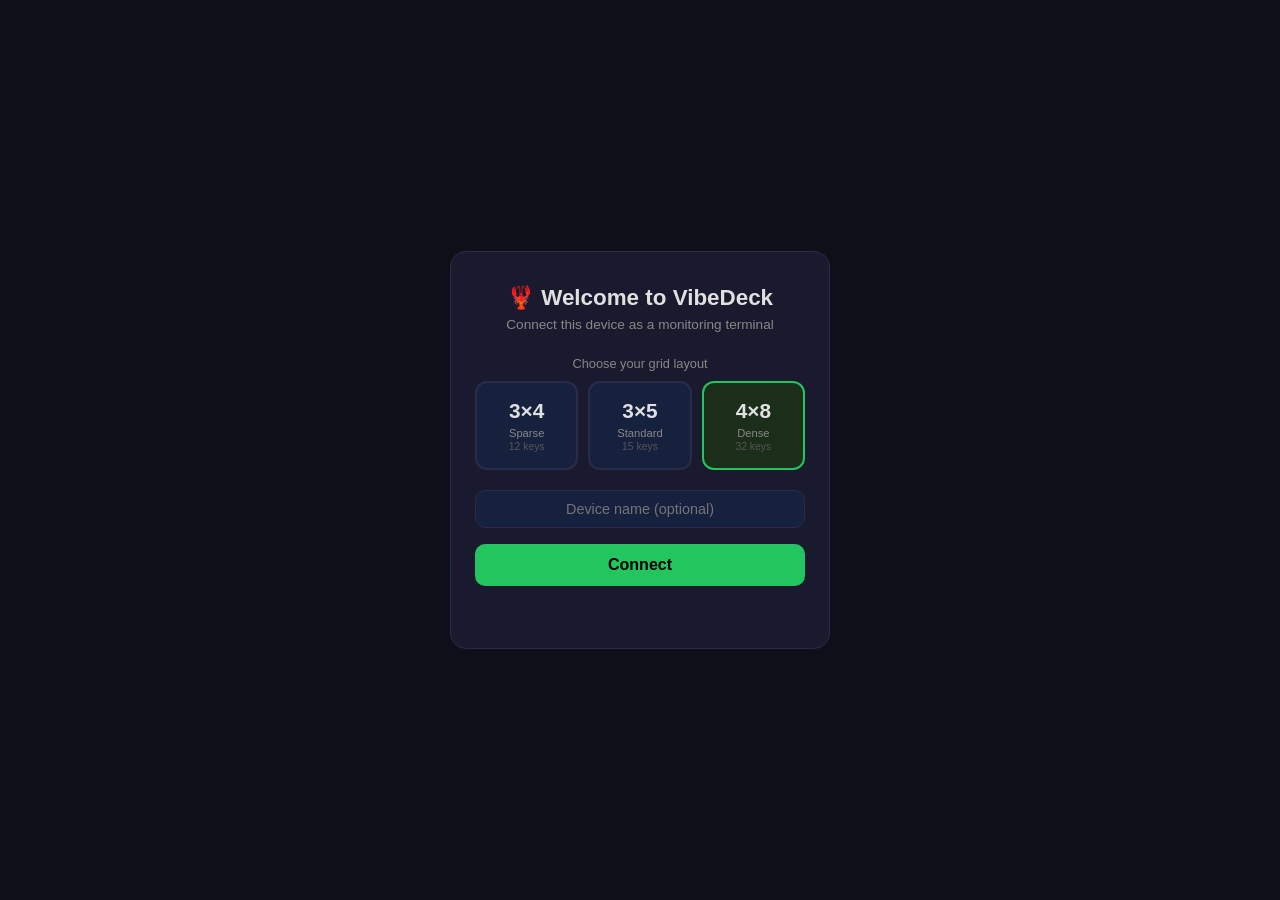
==== vibe_deck/web/static/index.html @ e64df2e8 "feat: add API shutdown endpoint + UI shutdown button - POST /api/shutdown triggers graceful daemon s" ====
<!DOCTYPE html>
<html lang="en">
<head>
<meta charset="UTF-8">
<meta name="viewport" content="width=device-width, initial-scale=1.0, viewport-fit=cover">
<title>VibeDeck</title>
<link rel="manifest" href="/static/manifest.json">
<meta name="apple-mobile-web-app-capable" content="yes">
<meta name="apple-mobile-web-app-status-bar-style" content="black-translucent">
<meta name="theme-color" content="#0f0f1a">
<style>
  :root {
    --bg: #0f0f1a; --panel: #1a1a2e; --surface: #16213e;
    --border: #2a2a4a; --text: #e0e0e0; --text-dim: #888;
    --accent: #22c55e; --danger: #ef4444; --warn: #eab308; --info: #3b82f6;
    --left-w: 240px; --right-w: 280px;
  }
  * { margin:0; padding:0; box-sizing:border-box; }
  body {
    background: var(--bg); color: var(--text);
    font-family: -apple-system, BlinkMacSystemFont, 'Segoe UI', 'Noto Sans', sans-serif;
    height: 100vh; overflow: hidden; user-select: none;
  }

  /* ── Layout ──────────────────────────────── */
  #app { display: flex; height: 100vh; }
  #app.noright #right { display: none; }

  /* Hamburger */
  #hamburger {
    display: none; position: fixed; top: 10px; left: 10px; z-index: 150;
    background: var(--panel); border: 1px solid var(--border);
    color: var(--text); font-size: 1.1rem; padding: 6px 10px;
    border-radius: 6px; cursor: pointer;
  }
  #hamburger:hover { border-color: var(--accent); }

  /* Left sidebar */
  #left {
    width: var(--left-w); min-width: var(--left-w);
    background: var(--panel); border-right: 1px solid var(--border);
    display: flex; flex-direction: column; overflow-y: auto;
    transition: transform 0.2s;
  }
  #left .sec {
    border-bottom: 1px solid rgba(255,255,255,0.06);
  }
  #left .sec-hdr {
    display: flex; align-items: center; gap: 8px;
    padding: 10px 14px; cursor: pointer;
    font-size: 0.78rem; font-weight: 600; color: var(--text-dim);
    text-transform: uppercase; letter-spacing: 0.5px;
    transition: color 0.15s, background 0.15s;
    border-radius: 0;
  }
  #left .sec-hdr:hover { color: var(--text); background: rgba(255,255,255,0.02); }
  #left .sec-hdr .arrow {
    font-size: 0.65rem; transition: transform 0.2s;
    display: inline-block; width: 12px; text-align: center;
  }
  #left .sec.collapsed .sec-body { display: none; }
  #left .sec.collapsed .arrow { transform: rotate(-90deg); }
  #left .sec-body { padding: 4px 10px 10px; font-size: 0.72rem; }
  #left .sec-body.show { display: block; }

  /* Left sidebar — pool */
  .pool-item {
    display: flex; align-items: center; gap: 6px;
    padding: 5px 8px; border-radius: 6px; cursor: grab;
    transition: background 0.12s; margin-bottom: 2px;
    position: relative;
  }
  .pool-item:hover { background: var(--surface); }
  .pool-item:active { cursor: grabbing; }
  .pool-item.dragging { opacity: 0.4; }
  .pool-dot {
    width: 7px; height: 7px; border-radius: 50%; flex-shrink: 0;
  }
  .pool-icon { font-size: 1rem; flex-shrink: 0; width: 20px; text-align: center; }
  .pool-label { flex:1; overflow:hidden; text-overflow:ellipsis; white-space:nowrap; font-size:0.72rem; }
  .pool-status { font-size:0.6rem; color:var(--text-dim); flex-shrink: 0; }
  .pool-actions { display: flex; gap: 3px; flex-shrink: 0; }
  .pool-btn {
    background: var(--surface); color: var(--text); border: 1px solid var(--border);
    padding: 1px 6px; border-radius: 4px; cursor: pointer; font-size: 0.6rem;
    transition: all 0.12s;
  }
  .pool-btn:hover { border-color: var(--accent); }
  .pool-btn.activate:hover { border-color: var(--accent); background: rgba(34,197,94,0.15); }
  .pool-btn.deactivate { color: var(--text-dim); }
  .pool-btn.deactivate:hover { border-color: var(--danger); color: var(--danger); background: rgba(239,68,68,0.1); }

  /* Left sidebar — terminals */
  .term-item {
    display: flex; align-items: center; gap: 6px;
    padding: 5px 8px; border-radius: 6px; cursor: pointer;
    transition: background 0.12s; margin-bottom: 2px;
  }
  .term-item:hover { background: var(--surface); }
  .term-item.active { background: var(--surface); border: 1px solid var(--accent); }
  .term-dot { width: 6px; height: 6px; border-radius: 50%; flex-shrink: 0; }
  .term-dot.active-dot { background: var(--accent); box-shadow: 0 0 6px var(--accent); }
  .term-dot.idle-dot { background: var(--text-dim); }
  .term-name { flex:1; overflow:hidden; text-overflow:ellipsis; white-space:nowrap; }
  .term-grid { color: var(--text-dim); font-size: 0.65rem; }

  /* Left sidebar — log entries */
  .log-entry {
    padding: 2px 8px; font-size: 0.65rem; font-family: 'SF Mono','Cascadia Code',monospace;
    color: var(--text-dim); border-left: 2px solid transparent;
    white-space: nowrap; overflow: hidden; text-overflow: ellipsis;
  }
  .log-entry.ts { color: #555; }
  .log-entry.evt { border-left-color: var(--accent); color: var(--text); }

  /* Center */
  #center {
    flex:1; display: flex; flex-direction: column;
    align-items: center; min-width: 0;
  }

  /* Top bar */
  #topbar {
    width: 100%; padding: 10px 20px;
    display: flex; align-items: center; gap: 12px;
    border-bottom: 1px solid var(--border);
    background: rgba(26,26,46,0.85);
    backdrop-filter: blur(12px);
    -webkit-backdrop-filter: blur(12px);
    flex-shrink: 0;
  }
  #topbar .title { font-weight: 700; font-size: 0.95rem; }
  #topbar .title span { color: var(--accent); }
  #topbar .spacer { flex:1; }
  #topbar select, #topbar button {
    background: var(--surface); color: var(--text);
    border: 1px solid var(--border); padding: 5px 10px;
    border-radius: 6px; font-size: 0.75rem; cursor: pointer;
  }
  #topbar select:hover, #topbar button:hover { border-color: var(--accent); }
  #topbar button.active { background: var(--accent); color: #000; border-color: var(--accent); font-weight: 600; }
  #topbar .status-row { display: flex; align-items: center; gap: 6px; font-size: 0.72rem; }
  .status-dot { width: 7px; height: 7px; border-radius: 50%; }
  .status-dot.online { background: var(--accent); box-shadow: 0 0 6px var(--accent); }
  .status-dot.offline { background: var(--danger); }
  .status-dot.waiting { background: var(--warn); animation: pulse 1s infinite; }

  /* Grid area */
  #gridArea {
    flex:1; display: flex; align-items: center; justify-content: center;
    width: 100%; overflow: auto;
  }
  .deck-wrapper {
    background: #08080f; padding: 14px; border-radius: 18px;
    box-shadow:
      0 12px 60px rgba(0,0,0,0.7),
      inset 0 1px 0 rgba(255,255,255,0.04),
      inset 0 0 0 1px rgba(255,255,255,0.02);
    border: 1px solid #111;
  }
  .deck-grid { display: grid; gap: 5px; }
  .key {
    width: 72px; height: 72px; border-radius: 8px;
    display: flex; flex-direction: column;
    align-items: center; justify-content: center;
    cursor: pointer; transition: transform 0.08s, box-shadow 0.15s, filter 0.15s;
    position: relative; font-size: 1.5rem; overflow: hidden;
  }
  .key::after {
    content:''; position:absolute; inset:0; border-radius:8px;
    background: linear-gradient(135deg, rgba(255,255,255,0.08) 0%, transparent 50%);
    pointer-events: none;
  }
  .key:hover { filter: brightness(1.25); box-shadow: 0 0 12px rgba(255,255,255,0.08); transform: translateY(-2px); }
  .key:active { transform: scale(0.92) translateY(0); transition: transform 0.06s; }
  .key.selected { box-shadow: 0 0 0 2px var(--accent), 0 0 12px rgba(34,197,94,0.3); }
  .key .icon { font-size: 1.6rem; line-height:1; pointer-events:none; }
  .key .label {
    font-size:0.58rem; margin-top:3px; text-align:center;
    max-width:64px; overflow:hidden; text-overflow:ellipsis; white-space:nowrap;
    pointer-events:none; opacity:0.9;
    text-shadow: 0 1px 2px rgba(0,0,0,0.6);
  }
  .key .badge {
    position:absolute; top:4px; right:5px; background:var(--danger);
    color:#fff; font-size:0.55rem; font-weight:700; border-radius:50%;
    min-width:18px; height:18px; display:flex; align-items:center; justify-content:center;
    pointer-events:none;
  }

  /* Key animations */
  .key.pulse { animation: pulse 1.5s ease-in-out infinite; }
  .key.blink { animation: blink 0.8s ease-in-out infinite; }
  .key.crawl { animation: crawl 3s ease-in-out infinite; }
  .key.progress { animation: progress 2s linear infinite; }
  @keyframes pulse { 0%,100%{opacity:1} 50%{opacity:0.45} }
  @keyframes blink { 0%,45%{opacity:1} 50%,95%{opacity:0.2} 100%{opacity:1} }
  @keyframes crawl { 0%,100%{filter:brightness(1)} 30%{filter:brightness(1.4) saturate(1.3)} 60%{filter:brightness(0.9)} }
  @keyframes progress { 0%{background-position:0% 50%} 100%{background-position:200% 50%} }

  /* Empty state */
  .empty-state {
    text-align:center; padding:48px; color:var(--text-dim);
    grid-column:1/-1; align-self:center;
  }
  .empty-state .empty-icon { font-size:3rem; margin-bottom:14px; opacity:0.5; }
  .empty-state .empty-icon.wiggle { animation: wiggle 3s ease-in-out infinite; }
  .empty-state p { margin:6px 0; font-size:0.85rem; }
  .empty-state .tip { font-size:0.72rem; color:#555; margin-top:10px; }
  @keyframes wiggle { 0%,100%{transform:rotate(0)} 25%{transform:rotate(2deg)} 75%{transform:rotate(-2deg)} }

  /* Right sidebar */
  #right {
    width: var(--right-w); min-width: var(--right-w);
    background: var(--panel); border-left: 1px solid var(--border);
    display: flex; flex-direction: column; overflow-y: auto;
  }
  #right .insp-header {
    padding: 12px 14px; border-bottom: 1px solid var(--border);
    display: flex; align-items: center; justify-content: space-between;
    font-size: 0.8rem; font-weight: 600;
  }
  #right .insp-body { padding: 12px 14px; font-size: 0.75rem; }
  #right .insp-empty { color: var(--text-dim); text-align: center; padding: 40px 14px; font-size: 0.78rem; }
  #right .insp-row { margin-bottom: 10px; }
  #right .insp-label { color: var(--text-dim); font-size: 0.65rem; text-transform: uppercase; letter-spacing: 0.5px; margin-bottom: 2px; }
  #right .insp-val { color: var(--text); word-break: break-all; }
  #right input, #right select {
    width: 100%; background: var(--surface); border: 1px solid var(--border);
    color: var(--text); padding: 4px 8px; border-radius: 5px; font-size: 0.75rem;
  }
  #right input[type=color] { width: 36px; height: 28px; padding: 1px; cursor: pointer; }
  .insp-swatch { display: inline-block; width: 14px; height: 14px; border-radius: 3px; vertical-align: middle; margin-right: 4px; border: 1px solid var(--border); }

  /* Buttons */
  .btn-sm {
    background:var(--surface); color:var(--text); border:1px solid var(--border);
    padding:3px 8px; border-radius:5px; cursor:pointer; font-size:0.7rem;
  }
  .btn-sm:hover { border-color: var(--accent); }
  .btn-accent { background:var(--accent); color:#000; border:none; font-weight:600; }
  .btn-accent:hover { filter:brightness(1.15); }

  /* Modal */
  .modal {
    position:fixed; inset:0; z-index:200; background:rgba(0,0,0,0.6);
    display:flex; align-items:center; justify-content:center;
    animation: fadeIn 0.2s ease;
  }
  .modal.closing { animation: fadeOut 0.15s ease forwards; }
  .modal-card {
    background:var(--panel); border:1px solid var(--border);
    border-radius:14px; max-width:480px; width:90%; max-height:80vh; overflow-y:auto;
    animation: slideUp 0.25s cubic-bezier(0.16,1,0.3,1);
  }
  .modal.closing .modal-card { animation: slideDown 0.15s ease forwards; }
  @keyframes fadeIn { from{opacity:0} to{opacity:1} }
  @keyframes fadeOut { from{opacity:1} to{opacity:0} }
  @keyframes slideUp { from{opacity:0;transform:translateY(24px) scale(0.96)} to{opacity:1;transform:translateY(0) scale(1)} }
  @keyframes slideDown { from{opacity:1;transform:translateY(0) scale(1)} to{opacity:0;transform:translateY(24px) scale(0.96)} }
  .modal-header, .modal-footer { padding:12px 18px; display:flex; align-items:center; justify-content:space-between; }
  .modal-header { border-bottom:1px solid var(--border); }
  .modal-header h3 { font-size:0.95rem; margin:0; }
  .modal-footer { border-top:1px solid var(--border); }
  .modal-close { background:none; border:none; color:var(--text-dim); font-size:1.1rem; cursor:pointer; padding:4px 8px; border-radius:4px; transition: all 0.15s; }
  .modal-close:hover { background:var(--surface); color:var(--text); }
  .modal-body { padding:14px 18px; }
  .dim { color:var(--text-dim); font-size:0.85rem; }

  /* Toast */
  #toastContainer {
    position:fixed; bottom:20px; right:20px; z-index:999;
    display:flex; flex-direction:column-reverse; gap:8px; pointer-events:none;
  }
  .toast {
    background:var(--panel); border:1px solid var(--border);
    color:var(--text); padding:10px 16px; border-radius:8px;
    font-size:0.8rem; box-shadow:0 4px 20px rgba(0,0,0,0.5);
    animation: toastIn 0.3s cubic-bezier(0.16,1,0.3,1);
    pointer-events:auto; max-width:320px;
  }
  .toast.out { animation: toastOut 0.2s ease forwards; }
  .toast.success { border-left:3px solid var(--accent); }
  .toast.error { border-left:3px solid var(--danger); }
  @keyframes toastIn { from{opacity:0;transform:translateX(60px)} to{opacity:1;transform:translateX(0)} }
  @keyframes toastOut { from{opacity:1;transform:translateX(0)} to{opacity:0;transform:translateX(60px)} }

  /* Wizard */
  .wizard-container {
    display:flex; flex-direction:column; align-items:center;
    justify-content:center; min-height:100vh; padding:20px;
  }
  .wizard-card {
    background:var(--panel); border:1px solid var(--border);
    border-radius:16px; padding:32px 24px; max-width:380px; width:100%; text-align:center;
  }
  .wizard-card h2 { font-size:1.4rem; margin-bottom:6px; }
  .wizard-sub { color:var(--text-dim); font-size:0.85rem; margin-bottom:24px; }
  .grid-options { display:flex; gap:10px; margin-bottom:20px; flex-wrap:wrap; justify-content:center; }
  .grid-option {
    background:var(--surface); border:2px solid var(--border);
    border-radius:12px; padding:16px 12px; cursor:pointer;
    text-align:center; min-width:90px; transition:all 0.15s;
    flex:1; max-width:110px;
  }
  .grid-option:hover { border-color:var(--info); }
  .grid-option.selected { border-color:var(--accent); background:#1a2e1a; }
  .grid-option .go-size { font-size:1.3rem; font-weight:700; margin-bottom:4px; }
  .grid-option .go-label { font-size:0.7rem; color:var(--text-dim); }
  .grid-option .go-keys { font-size:0.65rem; color:#555; margin-top:2px; }
  .wizard-input {
    width:100%; padding:10px 14px; background:var(--surface);
    border:1px solid var(--border); border-radius:10px;
    color:var(--text); font-size:0.9rem; margin-bottom:16px;
    text-align:center; outline:none;
  }
  .wizard-input:focus { border-color:var(--accent); }
  .wizard-btn {
    width:100%; padding:12px; background:var(--accent);
    color:#000; border:none; border-radius:10px;
    font-size:1rem; font-weight:600; cursor:pointer; transition:all 0.15s;
  }
  .wizard-btn:hover { filter:brightness(1.15); }
  .wizard-btn:active { transform:scale(0.97); }
  .wizard-btn:disabled { opacity:0.4; cursor:not-allowed; }
  .wizard-error { color:var(--danger); font-size:0.8rem; margin-top:10px; min-height:20px; }

  /* Responsive */
  @media (max-width:900px) {
    #hamburger { display: block; }
    #left {
      position: fixed; top:0; left:0; bottom:0; z-index:140;
      transform: translateX(-100%);
    }
    #left.open { transform: translateX(0); }
    #right { width: 240px; min-width: 240px; }
    .key { width: 56px; height: 56px; font-size: 1.2rem; }
    .key .icon { font-size: 1.3rem; }
  }
  @media (max-width:600px) {
    #right { display: none; }
    .key { width: 48px; height: 48px; font-size: 1rem; }
    .key .icon { font-size: 1.1rem; }
  }

  /* Custom scrollbar */
  ::-webkit-scrollbar { width:6px; height:6px; }
  ::-webkit-scrollbar-track { background: transparent; }
  ::-webkit-scrollbar-thumb { background: var(--border); border-radius: 3px; }
  ::-webkit-scrollbar-thumb:hover { background: #3a3a5a; }

  /* Selection */
  ::selection { background: var(--accent); color: #000; }
</style>
</head>
<body>

<!-- ═══ Hamburger (mobile) ═══ -->
<button id="hamburger" onclick="toggleSidebar()" title="Toggle sidebar">☰</button>

<!-- ═══ App Layout ═══ -->
<div id="app" class="noright">

<!-- ── Left Sidebar ── -->
<aside id="left">
  <div style="padding:14px;border-bottom:1px solid var(--border);font-weight:700;font-size:0.9rem">
    🦞 <span style="color:var(--accent)">VibeDeck</span>
  </div>

  <!-- Widget Pool -->
  <div class="sec" id="secPool">
    <div class="sec-hdr" onclick="toggleSec('secPool')">
      <span class="arrow">▼</span> 🏊 Widget Pool
      <span style="margin-left:auto;font-size:0.6rem;color:var(--text-dim)" id="poolCount">0</span>
    </div>
    <div class="sec-body" id="poolList">
      <div style="color:var(--text-dim);font-size:0.68rem;padding:4px 8px">Loading...</div>
    </div>
  </div>

  <!-- Terminals -->
  <div class="sec" id="secTerminals">
    <div class="sec-hdr" onclick="toggleSec('secTerminals')">
      <span class="arrow">▼</span> 📡 Terminals
    </div>
    <div class="sec-body" id="terminalList"></div>
  </div>

  <!-- Developer -->
  <div class="sec" id="secDev">
    <div class="sec-hdr" onclick="toggleSec('secDev')">
      <span class="arrow">▼</span> 🔧 Developer
    </div>
    <div class="sec-body" id="devBody">
      <p style="color:var(--text-dim);font-size:0.68rem">API: <code>localhost:9734</code></p>
      <button class="btn-sm" style="margin-top:6px" onclick="showWizard()">＋ New Virtual Terminal</button>
      <button class="btn-sm" style="margin-top:4px;background:rgba(239,68,68,0.15);border-color:var(--danger);color:var(--danger);width:100%" onclick="shutdownDaemon()">⏻ Shutdown Daemon</button>
    </div>
  </div>

  <!-- Logs -->
  <div class="sec" id="secLogs">
    <div class="sec-hdr" onclick="toggleSec('secLogs')">
      <span class="arrow">▼</span> 📋 Logs
      <span style="margin-left:auto;font-size:0.6rem;color:var(--text-dim)" id="logCount">0</span>
    </div>
    <div class="sec-body" id="logBody" style="max-height:200px;overflow-y:auto">
      <div class="log-entry ts">Waiting for events...</div>
    </div>
  </div>

  <!-- Settings -->
  <div class="sec collapsed" id="secSettings">
    <div class="sec-hdr" onclick="toggleSec('secSettings')">
      <span class="arrow">▼</span> ⚙️ Settings
    </div>
    <div class="sec-body">
      <button class="btn-sm" style="width:100%;margin-bottom:4px" onclick="showVisualConfig()">🎨 Widget Appearance</button>
      <button class="btn-sm" style="width:100%;margin-bottom:4px" onclick="showThemeEditor()">💅 UI Theme</button>
      <button class="btn-sm" style="width:100%;margin-bottom:4px" onclick="showSaveDialog()">💾 Save Layout</button>
      <button class="btn-sm" style="width:100%" onclick="showLoadDialog()">📂 Load Layout</button>
    </div>
  </div>
</aside>

<!-- ── Center Area ── -->
<div id="center">
  <!-- Top bar -->
  <div id="topbar">
    <div class="title">🦞 <span>VibeDeck</span></div>
    <select id="deckType" onchange="changeDeck()" title="Grid layout">
      <option value="2x3">2×3</option>
      <option value="3x5">3×5</option>
      <option value="4x8" selected>4×8</option>
    </select>
    <button id="btnMode" onclick="toggleMode()" class="active">🔍 Live</button>
    <div class="spacer"></div>
    <div class="status-row">
      <span class="status-dot waiting" id="statusDot"></span>
      <span id="statusLabel" style="color:var(--text-dim)">Connecting...</span>
    </div>
    <span style="font-size:0.7rem;color:var(--text-dim)" id="headerName"></span>
  </div>

  <!-- Grid -->
  <div id="gridArea">
    <div class="deck-wrapper">
      <div class="deck-grid" id="deck">
        <div class="empty-state">
          <div class="empty-icon wiggle">🦞</div>
          <p><strong>No agents detected</strong></p>
          <p>Start Claude Code, OpenCode, or another supported agent.</p>
          <p class="tip">Run <code>vibe-deck serve --demo</code> for sample widgets.</p>
        </div>
      </div>
    </div>
  </div>
</div>

<!-- ── Right Sidebar (Widget Inspector) ── -->
<aside id="right">
  <div class="insp-header">
    🔍 Widget Inspector
    <button class="modal-close" onclick="deselectWidget()" title="Close">✕</button>
  </div>
  <div class="insp-empty" id="inspEmpty">
    <p>Click a widget key<br>to inspect it</p>
    <p style="font-size:0.65rem;margin-top:6px">Switch to <strong>Inspect</strong> mode<br>in the top bar</p>
  </div>
  <div class="insp-body" id="inspBody" style="display:none">
    <div class="insp-row">
      <div class="insp-label">Widget ID</div>
      <div class="insp-val" id="inspId">—</div>
    </div>
    <div class="insp-row">
      <div class="insp-label">Type</div>
      <div class="insp-val" id="inspType">—</div>
    </div>
    <div class="insp-row">
      <div class="insp-label">Key Index</div>
      <div class="insp-val" id="inspKey">—</div>
    </div>
    <div class="insp-row">
      <div class="insp-label">Icon</div>
      <input type="text" id="inspIcon" maxlength="4" onchange="updateInspectedWidget()">
    </div>
    <div class="insp-row">
      <div class="insp-label">Color</div>
      <div style="display:flex;gap:6px;align-items:center">
        <input type="color" id="inspColor" onchange="updateInspectedWidget()">
        <span style="font-size:0.7rem;font-family:monospace" id="inspColorHex">#000</span>
      </div>
    </div>
    <div class="insp-row">
      <div class="insp-label">Animation</div>
      <select id="inspAnim" onchange="updateInspectedWidget()">
        <option>none</option><option>pulse</option><option>crawl</option><option>blink</option><option>progress</option>
      </select>
    </div>
    <div class="insp-row">
      <div class="insp-label">Label</div>
      <input type="text" id="inspLabel" maxlength="12" onchange="updateInspectedWidget()">
    </div>
    <div class="insp-row" id="inspBadgeRow" style="display:none">
      <div class="insp-label">Badge</div>
      <div class="insp-val" id="inspBadge">—</div>
    </div>
    <div class="insp-row">
      <div class="insp-label">Meta</div>
      <pre id="inspMeta" style="font-size:0.6rem;color:var(--text-dim);max-height:120px;overflow-y:auto;background:var(--bg);padding:6px;border-radius:4px">—</pre>
    </div>
  </div>
</aside>

</div><!-- /app -->

<!-- ═══ Modals ═══ -->
<div id="visualModal" class="modal" style="display:none">
  <div class="modal-card">
    <div class="modal-header"><h3>🎨 Widget Appearance</h3><button class="modal-close" onclick="closeModal('visualModal')">✕</button></div>
    <div class="modal-body" id="visualBody"><p class="dim">Loading...</p></div>
    <div class="modal-footer"><button class="wizard-btn" onclick="saveAppearance()">💾 Save</button></div>
  </div>
</div>

<div id="themeModal" class="modal" style="display:none">
  <div class="modal-card">
    <div class="modal-header"><h3>💅 UI Theme</h3><button class="modal-close" onclick="closeModal('themeModal')">✕</button></div>
    <div class="modal-body" id="themeBody"><p class="dim">Loading...</p></div>
    <div class="modal-footer"><button class="wizard-btn" onclick="saveTheme()">💾 Save</button></div>
  </div>
</div>

<div id="saveModal" class="modal" style="display:none">
  <div class="modal-card">
    <div class="modal-header"><h3>💾 Save Layout</h3><button class="modal-close" onclick="closeModal('saveModal')">✕</button></div>
    <div class="modal-body"><input class="wizard-input" id="saveName" placeholder="Layout name" maxlength="40"></div>
    <div class="modal-footer"><button class="wizard-btn" onclick="saveLayout()">Save</button></div>
  </div>
</div>

<div id="loadModal" class="modal" style="display:none">
  <div class="modal-card">
    <div class="modal-header"><h3>📂 Load Layout</h3><button class="modal-close" onclick="closeModal('loadModal')">✕</button></div>
    <div class="modal-body" id="loadList"><p class="dim">Loading...</p></div>
  </div>
</div>

<!-- ═══ Setup Wizard (overlay) ═══ -->
<div id="wizard-view" style="display:none;position:fixed;inset:0;z-index:300;background:var(--bg)">
<div class="wizard-container">
  <div class="wizard-card">
    <h2>🦞 Welcome to VibeDeck</h2>
    <p class="wizard-sub">Connect this device as a monitoring terminal</p>
    <p style="font-size:0.8rem;color:var(--text-dim);margin-bottom:10px">Choose your grid layout</p>
    <div class="grid-options" id="gridOptions">
      <div class="grid-option" data-grid="3x4" onclick="selectGrid(this)"><div class="go-size">3×4</div><div class="go-label">Sparse</div><div class="go-keys">12 keys</div></div>
      <div class="grid-option" data-grid="3x5" onclick="selectGrid(this)"><div class="go-size">3×5</div><div class="go-label">Standard</div><div class="go-keys">15 keys</div></div>
      <div class="grid-option selected" data-grid="4x8" onclick="selectGrid(this)"><div class="go-size">4×8</div><div class="go-label">Dense</div><div class="go-keys">32 keys</div></div>
    </div>
    <input class="wizard-input" id="wizardName" type="text" placeholder="Device name (optional)" maxlength="20">
    <button class="wizard-btn" id="wizardBtn" onclick="doRegister()">Connect</button>
    <div class="wizard-error" id="wizardError"></div>
    <div id="wizardBackRow" style="display:none;margin-top:12px">
      <button onclick="hideWizard()" style="background:var(--surface);color:var(--text);border:1px solid var(--border);border-radius:6px;padding:5px 12px;cursor:pointer;font-size:0.8rem">← Back</button>
    </div>
  </div>
</div>
</div>

<!-- Toast container -->
<div id="toastContainer"></div>

<script>
// ═══════════════════════════════════════════════════
// Toast notifications
// ═══════════════════════════════════════════════════
function toast(msg, type='success') {
  const container = document.getElementById('toastContainer');
  const el = document.createElement('div');
  el.className = 'toast ' + type; el.textContent = msg;
  container.appendChild(el);
  setTimeout(() => {
    el.classList.add('out');
    el.addEventListener('animationend', () => el.remove());
  }, 2200);
}

// ═══════════════════════════════════════════════════
// State
// ═══════════════════════════════════════════════════
const DECK_SIZES = { '2x3':{rows:2,cols:3}, '3x5':{rows:3,cols:5}, '4x8':{rows:4,cols:8} };
let currentDeck = '4x8', mode = 'live', sseRetryDelay = 1000;
let selectedKeyIndex = null, selectedWidgetId = null;
const visLog = [], VIS_LOG_MAX = 100;
let selectedGrid = '4x8';
let currentTerminalId = 'default';  // track active terminal for drag-drop

// ═══════════════════════════════════════════════════
// Sidebar sections
// ═══════════════════════════════════════════════════
function toggleSec(id) {
  document.getElementById(id).classList.toggle('collapsed');
}

function toggleSidebar() {
  document.getElementById('left').classList.toggle('open');
}

// Close sidebar on outside click (mobile)
document.addEventListener('click', (e) => {
  const left = document.getElementById('left');
  const hamburger = document.getElementById('hamburger');
  if (left.classList.contains('open') && !left.contains(e.target) && e.target !== hamburger && !hamburger.contains(e.target)) {
    left.classList.remove('open');
  }
});

// ═══════════════════════════════════════════════════
// Grid
// ═══════════════════════════════════════════════════
function buildGrid(deckType) {
  const size = DECK_SIZES[deckType], grid = document.getElementById('deck');
  grid.style.gridTemplateColumns = `repeat(${size.cols}, 72px)`;
  grid.style.gridTemplateRows = `repeat(${size.rows}, 72px)`;
  grid.innerHTML = '';
  for (let i = 0; i < size.rows * size.cols; i++) {
    const key = document.createElement('div');
    key.className = 'key'; key.style.backgroundColor = '#111'; key.dataset.index = i;
    key.onclick = (e) => { e.preventDefault(); onKeyClick(i); };
    grid.appendChild(key);
  }
  setupDropTargets();
}

function onKeyClick(i) {
  if (mode === 'edit' || mode === 'inspect') {
    selectKey(i);
    return;
  }
  pressKey(i);
}

function selectKey(i) {
  selectedKeyIndex = i;
  const lastKeys = window._lastKeys || [];
  const k = lastKeys.find(k => k.index === i);
  selectedWidgetId = k ? k.widget_id : null;

  // Highlight
  document.querySelectorAll('.key.selected').forEach(el => el.classList.remove('selected'));
  const keyEl = document.querySelector(`.key[data-index="${i}"]`);
  if (keyEl) keyEl.classList.add('selected');

  updateInspector(i, k);
  document.getElementById('app').classList.remove('noright');
}

function deselectWidget() {
  selectedKeyIndex = null; selectedWidgetId = null;
  document.querySelectorAll('.key.selected').forEach(el => el.classList.remove('selected'));
  document.getElementById('app').classList.add('noright');
}

function updateKeys(keys) {
  const grid = document.getElementById('deck');
  const emptyState = grid.querySelector('.empty-state');
  if (emptyState && keys.some(k => k.widget_id)) emptyState.remove();

  const now = new Date();
  const ts = now.toTimeString().slice(0,8) + '.' + String(now.getMilliseconds()).padStart(3,'0');

  keys.forEach(k => {
    if (!k.widget_id) return;
    const prev = window._lastKeys ? window._lastKeys.find(p => p.index === k.index) : null;
    if (!prev || prev.label !== k.label || prev.color !== k.color || prev.animation !== k.animation || prev.icon !== k.icon) {
      visLog.push({ ts, index:k.index, widget_id:k.widget_id, icon:k.icon, color:k.color, animation:k.animation, label:k.label });
      if (visLog.length > VIS_LOG_MAX) visLog.shift();
      renderLogs();
    }
  });

  keys.forEach(k => {
    const keyEl = grid.querySelector(`.key[data-index="${k.index}"]`);
    if (!keyEl) return;
    keyEl.style.backgroundColor = k.color || '#111';
    keyEl.innerHTML = '';
    if (k.widget_id) {
      if (k.icon) { const icon = document.createElement('span'); icon.className='icon'; icon.textContent=k.icon; keyEl.appendChild(icon); }
      if (k.label) { const label = document.createElement('span'); label.className='label'; label.textContent=k.label; keyEl.appendChild(label); }
      if (k.badge) { const badge = document.createElement('span'); badge.className='badge'; badge.textContent=k.badge; keyEl.appendChild(badge); }
    }
    keyEl.classList.remove('pulse','blink','crawl','progress');
    if (k.animation && k.animation !== 'none') keyEl.classList.add(k.animation);
  });

  // Update inspector if the selected key changed
  if (selectedKeyIndex != null) {
    const sk = keys.find(k => k.index === selectedKeyIndex);
    updateInspector(selectedKeyIndex, sk || null);
  }
}

function changeDeck() {
  currentDeck = document.getElementById('deckType').value;
  buildGrid(currentDeck);
  if (window._lastKeys) updateKeys(window._lastKeys);
}

// ═══════════════════════════════════════════════════
// Right sidebar — Widget Inspector
// ═══════════════════════════════════════════════════
function updateInspector(keyIdx, k) {
  const empty = document.getElementById('inspEmpty');
  const body = document.getElementById('inspBody');

  if (!k || !k.widget_id) {
    empty.style.display = ''; body.style.display = 'none';
    return;
  }
  empty.style.display = 'none'; body.style.display = '';

  document.getElementById('inspId').textContent = k.widget_id;
  document.getElementById('inspType').textContent = k.type || 'agent';
  document.getElementById('inspKey').textContent = keyIdx;
  document.getElementById('inspIcon').value = k.icon || '';
  document.getElementById('inspColor').value = k.color || '#000000';
  document.getElementById('inspColorHex').textContent = k.color || '#000000';
  document.getElementById('inspAnim').value = k.animation || 'none';
  document.getElementById('inspLabel').value = k.label || '';

  const badgeRow = document.getElementById('inspBadgeRow');
  if (k.badge) { badgeRow.style.display = ''; document.getElementById('inspBadge').textContent = k.badge; }
  else badgeRow.style.display = 'none';

  if (window._widgetMeta && window._widgetMeta[k.widget_id]) {
    document.getElementById('inspMeta').textContent = JSON.stringify(window._widgetMeta[k.widget_id], null, 2);
  } else {
    document.getElementById('inspMeta').textContent = '—';
  }

  document.getElementById('app').classList.remove('noright');
}

function updateInspectedWidget() {
  if (selectedKeyIndex == null || !selectedWidgetId) return;
  const icon = document.getElementById('inspIcon').value;
  const color = document.getElementById('inspColor').value;
  const animation = document.getElementById('inspAnim').value;
  const label = document.getElementById('inspLabel').value;
  document.getElementById('inspColorHex').textContent = color;

  // Update local cache
  const keys = window._lastKeys || [];
  const k = keys.find(k => k.index === selectedKeyIndex);
  if (k) {
    k.icon = icon; k.color = color; k.animation = animation; k.label = label;
    updateKeys(keys);
  }
}

// ═══════════════════════════════════════════════════
// Logs panel
// ═══════════════════════════════════════════════════
function renderLogs() {
  const body = document.getElementById('logBody');
  const count = document.getElementById('logCount');
  count.textContent = visLog.length;
  body.innerHTML = visLog.slice(-40).reverse().map(e =>
    '<div class="log-entry evt">' +
      '<span style="color:#555">' + esc(e.ts) + '</span> ' +
      esc(e.icon) + ' ' + esc(e.label) +
      ' <span style="color:#444">' + esc(e.widget_id) + '</span>' +
    '</div>'
  ).join('') || '<div class="log-entry ts">Waiting for events...</div>';
}

// ═══════════════════════════════════════════════════
// Terminal list in sidebar
// ═══════════════════════════════════════════════════
async function loadTerminalList() {
  const el = document.getElementById('terminalList');
  try {
    const resp = await fetch('/api/terminals');
    if (!resp.ok) { el.innerHTML = '<p style="color:var(--text-dim);font-size:0.68rem">Daemon offline</p>'; return; }
    const data = await resp.json();
    const terminals = data.terminals || [];
    const currentToken = getToken();
    if (terminals.length === 0) {
      el.innerHTML = '<p style="color:var(--text-dim);font-size:0.68rem">No terminals</p>';
      return;
    }
    window._terminalList = terminals;  // cache for pool dropdown
    el.innerHTML = terminals.map(t => {
      const active = (t.token && t.token === currentToken) ? ' active' : '';
      const dotCls = t.widget_count > 0 ? 'active-dot' : 'idle-dot';
      const label = t.id === 'default' ? (getToken() ? 'Web Viewer' : t.name) : t.name;
      return '<div class="term-item' + active + '" onclick="switchToTerminal(\'' + esc(t.token||'') + '\',\'' + esc(t.grid) + '\',\'' + esc(t.name) + '\',\'' + esc(t.id) + '\')" title="' + esc(label) + '">' +
        '<span class="term-dot ' + dotCls + '"></span>' +
        '<span class="term-name">' + esc(label) + '</span>' +
        '<span class="term-grid">' + esc(t.grid) + '</span>' +
      '</div>';
    }).join('');
  } catch(e) {
    el.innerHTML = '<p style="color:var(--text-dim);font-size:0.68rem">Daemon offline</p>';
  }
}

function switchToTerminal(token, grid, name, terminalId) {
  if (!token) return;
  // Close old SSE before switching
  if (window._sse) { window._sse.close(); window._sse = null; }
  saveToken(token);
  currentTerminalId = terminalId || 'default';
  showApp(grid, name);
}

// ═══════════════════════════════════════════════════
// Mode toggle
// ═══════════════════════════════════════════════════
function toggleMode() {
  const btn = document.getElementById('btnMode');
  if (mode === 'live') {
    mode = 'inspect'; btn.textContent = '🔍 Inspect'; btn.classList.remove('active');
  } else {
    mode = 'live'; btn.textContent = '🔍 Live'; btn.classList.add('active');
    deselectWidget();
  }
}

// ═══════════════════════════════════════════════════
// SSE Connection
// ═══════════════════════════════════════════════════
function connectSSE() {
  const statusDot = document.getElementById('statusDot');
  const statusLabel = document.getElementById('statusLabel');
  const token = getToken();
  const es = new EventSource('/api/events?token=' + token);
  window._sse = es;  // store for clean disconnect on terminal switch
  let connected = false;

  es.onopen = () => {
    connected = true; sseRetryDelay = 1000;
    statusDot.className = 'status-dot online';
    statusLabel.textContent = 'Live';
    statusLabel.style.color = 'var(--accent)';
    loadTerminalList();
    setTimeout(() => { if (!window._lastKeys) { statusLabel.textContent = 'Waiting for agent...'; statusLabel.style.color = 'var(--warn)'; } }, 3000);
  };

  es.onmessage = (event) => {
    try {
      const data = JSON.parse(event.data);
      if (data.type === 'frame') {
        window._lastKeys = data.keys;
        // Cache meta from the frame if available
        if (data._meta) window._widgetMeta = data._meta;
        updateKeys(data.keys);
        if (data._pool) renderPool(data._pool);  // real-time pool from SSE
        statusDot.className = 'status-dot online';
        statusLabel.textContent = 'Live';
        statusLabel.style.color = 'var(--accent)';
        document.getElementById('headerName').textContent = data.display_name || '';
      }
    } catch(e) {}
  };

  es.onerror = () => {
    if (connected) {
      statusDot.className = 'status-dot offline';
      statusLabel.textContent = 'Disconnected'; statusLabel.style.color = 'var(--danger)';
      connected = false;
    }
    es.close();
    window._sse = null;
    setTimeout(connectSSE, Math.min(sseRetryDelay, 30000));
    sseRetryDelay *= 2;
  };
}

// ═══════════════════════════════════════════════════
// Key press
// ═══════════════════════════════════════════════════
function pressKey(i) {
  const token = getToken();
  fetch('/api/key/' + i + '?token=' + token, { method: 'POST' }).catch(() => {});
}

// ═══════════════════════════════════════════════════
// Token & Routing
// ═══════════════════════════════════════════════════
function getToken() {
  const params = new URLSearchParams(window.location.search);
  return params.get('token') || localStorage.getItem('vibedeck_token') || '';
}
function saveToken(t) {
  localStorage.setItem('vibedeck_token', t);
  const url = new URL(window.location);
  url.searchParams.set('token', t);
  window.history.replaceState({}, '', url);
}

// ═══════════════════════════════════════════════════
// Wizard
// ═══════════════════════════════════════════════════
function selectGrid(el) {
  document.querySelectorAll('.grid-option').forEach(o => o.classList.remove('selected'));
  el.classList.add('selected');
  selectedGrid = el.dataset.grid;
}

function showWizard() {
  document.getElementById('app').style.display = 'none';
  document.getElementById('wizard-view').style.display = '';
  const hasToken = !!getToken();
  document.getElementById('wizardBackRow').style.display = hasToken ? '' : 'none';
}

function hideWizard() {
  document.getElementById('wizard-view').style.display = 'none';
  document.getElementById('app').style.display = '';
  loadTerminalList();
}

async function doRegister() {
  const btn = document.getElementById('wizardBtn');
  const err = document.getElementById('wizardError');
  const name = document.getElementById('wizardName').value.trim() || 'My Terminal';
  const existingToken = getToken();
  const isAddingFromApp = !!existingToken;
  btn.disabled = true; btn.textContent = 'Connecting...'; err.textContent = '';

  try {
    const resp = await fetch('/api/terminal/register', {
      method: 'POST', headers: { 'Content-Type':'application/json' },
      body: JSON.stringify({ name, grid: selectedGrid, type:'virtual' }),
    });
    const data = await resp.json();
    if (resp.ok && data.terminal) {
      if (isAddingFromApp) { hideWizard(); }
      else { saveToken(data.terminal.token); showApp(data.terminal.grid, data.terminal.name); }
    } else { err.textContent = data.error || 'Registration failed'; }
  } catch(e) { err.textContent = 'Connection failed. Is the daemon running?'; }
  btn.disabled = false; btn.textContent = 'Connect';
}

function showApp(grid, name) {
  document.getElementById('wizard-view').style.display = 'none';
  document.getElementById('app').style.display = '';
  if (name) document.getElementById('headerName').textContent = name;
  const sel = document.getElementById('deckType');
  if (grid) { for (let o of sel.options) { if (o.value === grid) { o.selected = true; break; } } }
  changeDeck();
  connectSSE();
  loadTerminalList();
  loadPoolOnce();
}

// ═══════════════════════════════════════════════════
// Init
// ═══════════════════════════════════════════════════
// ═══════════════════════════════════════════════════
// Widget Pool
// ═══════════════════════════════════════════════════
function renderPool(widgets) {
  const el = document.getElementById('poolList');
  const count = document.getElementById('poolCount');
  count.textContent = widgets.length;

  if (widgets.length === 0) {
    el.innerHTML = '<div style="color:var(--text-dim);font-size:0.68rem;padding:4px 8px">No widgets detected</div>';
    return;
  }

  el.innerHTML = widgets.map(w => {
    const activated = w.activated_on || [];
    const statusLabel = activated.length > 0
      ? 'on ' + activated.map(t => t === 'default' ? 'Web' : t.slice(0,6)).join(', ')
      : 'unassigned';
    const deactivateBtns = activated.map(tid =>
      '<button class="pool-btn deactivate" onclick="event.stopPropagation();deactivateWidget(\'' + esc(w.id) + '\',\'' + esc(tid) + '\')" title="Remove from ' + esc(tid) + '">✕ ' + esc(tid === 'default' ? 'Web' : tid.slice(0,6)) + '</button>'
    ).join('');

    return '<div class="pool-item" draggable="true"' +
      ' data-widget-id="' + esc(w.id) + '"' +
      ' ondragstart="onPoolDragStart(event)"' +
      ' ondragend="onPoolDragEnd(event)"' +
      ' title="' + esc(w.id) + '">' +
      '<span class="pool-dot" style="background:' + esc(w.color) + ';box-shadow:0 0 5px ' + esc(w.color) + '"></span>' +
      '<span class="pool-icon">' + esc(w.icon) + '</span>' +
      '<span class="pool-label">' + esc(w.label || w.id) + '</span>' +
      '<span class="pool-status" style="color:' + (activated.length > 0 ? 'var(--accent)' : 'var(--text-dim)') + '">' + statusLabel + '</span>' +
      '<span class="pool-actions">' + deactivateBtns +
      (activated.length === 0
        ? '<select class="pool-btn activate" onclick="event.stopPropagation()" onchange="activateOnTerminal(\'' + esc(w.id) + '\', this.value); this.value=\'\'" title="Place on terminal" style="font-size:0.55rem">' +
          '<option value="">▸</option>' +
          (window._terminalList || []).map(t => '<option value="' + esc(t.id) + '">' + esc(t.name || t.id) + '</option>').join('') +
          '</select>'
        : '') +
      '</span>' +
    '</div>';
  }).join('');
}

// Load pool once at startup (before SSE connects), then SSE keeps it live
async function loadPoolOnce() {
  try {
    const resp = await fetch('/api/pool');
    if (resp.ok) {
      const data = await resp.json();
      renderPool(data.pool || []);
    }
  } catch(e) {}
}

async function activateOnTerminal(widgetId, terminalId) {
  if (!widgetId || !terminalId) return;
  try {
    const resp = await fetch('/api/pool/activate', {
      method: 'POST', headers: { 'Content-Type': 'application/json' },
      body: JSON.stringify({ widget_id: widgetId, terminal_id: terminalId }),
    });
    const data = await resp.json();
    if (resp.ok) {
      toast('Activated at key ' + (data.key_index != null ? data.key_index : '?'));
    } else {
      toast(data.error || 'Activation failed', 'error');
    }
  } catch(e) {
    toast('Activation failed', 'error');
  }
}

async function deactivateWidget(widgetId, terminalId) {
  try {
    const resp = await fetch('/api/pool/deactivate', {
      method: 'POST', headers: { 'Content-Type': 'application/json' },
      body: JSON.stringify({ widget_id: widgetId, terminal_id: terminalId }),
    });
    if (resp.ok) {
      toast('Widget removed from ' + (terminalId === 'default' ? 'Web' : terminalId));
    }
  } catch(e) { toast('Deactivation failed', 'error'); }
}

async function getTerminals() {
  try {
    const resp = await fetch('/api/terminals');
    const data = await resp.json();
    return data.terminals || [];
  } catch(e) { return null; }
}

function onPoolClick(widgetId, activatedOn) {
  // Clicking an unassigned widget activates it
  // Clicking an assigned widget shows options (already visible via buttons)
}

// ── Drag & Drop ──────────────────────────────────
let _dragWidgetId = null;

function onPoolDragStart(e) {
  _dragWidgetId = e.target.closest('.pool-item')?.dataset?.widgetId;
  if (_dragWidgetId) {
    e.target.closest('.pool-item').classList.add('dragging');
    e.dataTransfer.effectAllowed = 'move';
    e.dataTransfer.setData('text/plain', _dragWidgetId);
  }
}

function onPoolDragEnd(e) {
  e.target.closest('.pool-item')?.classList.remove('dragging');
  _dragWidgetId = null;
}

// Make grid keys drop targets
function setupDropTargets() {
  document.querySelectorAll('.key').forEach(key => {
    key.addEventListener('dragover', (e) => { e.preventDefault(); e.dataTransfer.dropEffect = 'move'; });
    key.addEventListener('drop', async (e) => {
      e.preventDefault();
      const keyIndex = parseInt(key.dataset.index);
      const widgetId = e.dataTransfer.getData('text/plain') || _dragWidgetId;
      if (!widgetId || keyIndex == null) return;

      try {
        const resp = await fetch('/api/pool/activate', {
          method: 'POST', headers: { 'Content-Type': 'application/json' },
          body: JSON.stringify({ widget_id: widgetId, terminal_id: currentTerminalId, key_index: keyIndex }),
        });
        const data = await resp.json();
        if (resp.ok) {
          toast('Widget placed at key ' + keyIndex);
          loadPool();
        } else {
          toast(data.error || 'Placement failed', 'error');
        }
      } catch(e) { toast('Placement failed', 'error'); }
    });
  });
}

async function init() {
  const token = getToken();
  if (!token) {
    document.getElementById('app').style.display = 'none';
    document.getElementById('wizard-view').style.display = '';
    return;
  }
  try {
    const resp = await fetch('/api/terminal/status?token=' + token);
    if (resp.ok) {
      const data = await resp.json();
      showApp(data.terminal.grid, data.terminal.name);
    } else {
      document.getElementById('app').style.display = 'none';
      document.getElementById('wizard-view').style.display = '';
    }
  } catch(e) {
    document.getElementById('app').style.display = 'none';
    document.getElementById('wizard-view').style.display = '';
  }
}

init();

// Keyboard shortcuts
document.addEventListener('keydown', (e) => {
  if (e.target.tagName === 'INPUT' || e.target.tagName === 'SELECT' || e.target.tagName === 'TEXTAREA') return;
  if (e.key >= '0' && e.key <= '9') { onKeyClick(parseInt(e.key)); }
  else if (e.key === 'm' || e.key === 'M') { toggleMode(); }
  else if (e.key === 'Escape') { deselectWidget(); }
});

// ═══════════════════════════════════════════════════
// Shutdown
// ═══════════════════════════════════════════════════
async function shutdownDaemon() {
  if (!confirm('Shut down the VibeDeck daemon?')) return;
  try {
    await fetch('/api/shutdown', { method: 'POST' });
    toast('Shutting down...');
    setTimeout(() => {
      document.body.innerHTML = '<div style="display:flex;align-items:center;justify-content:center;height:100vh;background:var(--bg);color:var(--text-dim);font-size:1.2rem">🦞 VibeDeck stopped.<br><br><small>Close this tab.</small></div>';
    }, 500);
  } catch(e) {
    toast('Shutdown failed', 'error');
  }
}

// ═══════════════════════════════════════════════════
// Modal helpers
// ═══════════════════════════════════════════════════
function closeModal(id) {
  const modal = document.getElementById(id);
  modal.classList.add('closing');
  modal.addEventListener('animationend', () => {
    modal.style.display = 'none';
    modal.classList.remove('closing');
  }, { once: true });
}
document.addEventListener('click', (e) => {
  if (e.target.classList.contains('modal') && !e.target.classList.contains('closing')) {
    e.target.classList.add('closing');
    e.target.addEventListener('animationend', () => {
      e.target.style.display = 'none';
      e.target.classList.remove('closing');
    }, { once: true });
  }
});
function esc(s) { return (s||'').replace(/</g,'&lt;').replace(/>/g,'&gt;'); }

// ═══════════════════════════════════════════════════
// Visual Config (Appearance)
// ═══════════════════════════════════════════════════
async function showVisualConfig() {
  document.getElementById('visualModal').style.display = '';
  const body = document.getElementById('visualBody');
  body.innerHTML = '<p class="dim">Loading...</p>';
  try {
    const resp = await fetch('/api/appearance');
    const data = await resp.json();
    if (!data.events) throw new Error('no events');
    body.innerHTML = Object.keys(data.events).sort().map(name => {
      const e = data.events[name];
      return '<div style="display:grid;grid-template-columns:2fr 1fr auto auto 2fr;gap:6px;align-items:center;padding:6px 0;border-bottom:1px solid rgba(255,255,255,0.04);font-size:0.8rem">' +
        '<span style="font-weight:600">' + esc(name) + '</span>' +
        '<input type="text" value="' + esc(e.icon||'') + '" data-ev="' + esc(name) + '" data-f="icon" maxlength="4" style="background:var(--surface);border:1px solid var(--border);color:var(--text);padding:4px 6px;border-radius:5px;font-size:0.78rem">' +
        '<input type="color" value="' + esc(e.color||'#000') + '" data-ev="' + esc(name) + '" data-f="color" style="width:32px;height:28px">' +
        '<select data-ev="' + esc(name) + '" data-f="animation" style="background:var(--surface);border:1px solid var(--border);color:var(--text);padding:4px 6px;border-radius:5px;font-size:0.78rem">' +
          ['none','pulse','crawl','blink','progress'].map(a => '<option'+(e.animation===a?' selected':'')+'>'+a+'</option>').join('') +
        '</select>' +
        '<input type="text" value="' + esc(e.label||'') + '" data-ev="' + esc(name) + '" data-f="label" maxlength="12" style="background:var(--surface);border:1px solid var(--border);color:var(--text);padding:4px 6px;border-radius:5px;font-size:0.78rem">' +
      '</div>';
    }).join('');
  } catch(e) { body.innerHTML = '<p class="dim">Failed to load</p>'; }
}

async function saveAppearance() {
  const events = {};
  document.querySelectorAll('#visualBody [data-ev]').forEach(el => {
    const ev = el.dataset.ev;
    if (!events[ev]) events[ev] = {icon:'',color:'#000000',animation:'none',label:''};
    events[ev][el.dataset.f] = el.value;
  });
  try {
    await fetch('/api/appearance', { method:'POST', headers:{'Content-Type':'application/json'}, body:JSON.stringify({events}) });
    closeModal('visualModal');
    toast('Appearance saved');
  } catch(e) { toast('Save failed', 'error'); }
}

// ═══════════════════════════════════════════════════
// Theme Editor
// ═══════════════════════════════════════════════════
const THEME_VARS = ['--bg','--panel','--surface','--border','--text','--text-dim','--accent','--danger','--warn','--info'];
async function showThemeEditor() {
  document.getElementById('themeModal').style.display = '';
  const body = document.getElementById('themeBody');
  const rs = getComputedStyle(document.documentElement);
  body.innerHTML = THEME_VARS.map(v => {
    const val = rs.getPropertyValue(v).trim();
    return '<div style="display:flex;align-items:center;gap:8px;padding:4px 0;font-size:0.8rem">' +
      '<span style="min-width:80px">' + esc(v) + '</span>' +
      '<input type="color" value="' + esc(val) + '" data-var="' + esc(v) + '" style="width:32px;height:28px">' +
      '<input type="text" value="' + esc(val) + '" data-txt="' + esc(v) + '" style="flex:1;background:var(--surface);border:1px solid var(--border);color:var(--text);padding:3px 6px;border-radius:5px;font-size:0.78rem">' +
    '</div>';
  }).join('');
  body.querySelectorAll('input[type=color]').forEach(c => {
    const txt = body.querySelector('input[data-txt="'+c.dataset.var+'"]');
    c.oninput = () => { txt.value = c.value; };
    txt.oninput = () => { c.value = txt.value; };
  });
}

async function saveTheme() {
  let css = ':root {\n';
  document.querySelectorAll('#themeBody input[type=text]').forEach(txt => { css += '  '+txt.dataset.txt+': '+txt.value+';\n'; });
  css += '}';
  try {
    await fetch('/api/theme', { method:'POST', headers:{'Content-Type':'application/json'}, body:JSON.stringify({css}) });
    document.querySelectorAll('#themeBody input[type=text]').forEach(txt => { document.documentElement.style.setProperty(txt.dataset.txt, txt.value); });
    closeModal('themeModal');
    toast('Theme saved');
  } catch(e) { toast('Save failed', 'error'); }
}

// ═══════════════════════════════════════════════════
// Layout Save / Load
// ═══════════════════════════════════════════════════
function showSaveDialog() { document.getElementById('saveModal').style.display = ''; document.getElementById('saveName').value = ''; document.getElementById('saveName').focus(); }
async function saveLayout() {
  const name = document.getElementById('saveName').value.trim(); if (!name) return;
  try {
    await fetch('/api/layouts/save', { method:'POST', headers:{'Content-Type':'application/json'}, body:JSON.stringify({name, terminal_id:'default'}) });
    closeModal('saveModal');
    toast('Layout “' + name + '” saved');
  } catch(e) { toast('Save failed', 'error'); }
}

async function showLoadDialog() {
  document.getElementById('loadModal').style.display = '';
  const list = document.getElementById('loadList');
  list.innerHTML = '<p class="dim">Loading...</p>';
  try {
    const resp = await fetch('/api/layouts');
    const data = await resp.json();
    const layouts = data.layouts || [];
    list.innerHTML = layouts.length === 0 ? '<p class="dim">No saved layouts</p>' :
      layouts.map(l => '<div style="display:flex;align-items:center;justify-content:space-between;padding:6px 0;border-bottom:1px solid rgba(255,255,255,0.04)">' +
        '<span style="font-size:0.85rem">'+esc(l.name)+'</span>' +
        '<button onclick="loadLayoutByName(\''+esc(l.name)+'\')" style="background:var(--surface);color:var(--text);border:1px solid var(--border);border-radius:5px;padding:4px 10px;cursor:pointer;font-size:0.75rem">Load</button>' +
      '</div>').join('');
  } catch(e) { list.innerHTML = '<p class="dim">Failed to load</p>'; }
}

async function loadLayoutByName(name) {
  try {
    await fetch('/api/layouts/load', { method:'POST', headers:{'Content-Type':'application/json'}, body:JSON.stringify({name, terminal_id:'default'}) });
    closeModal('loadModal');
    toast('Layout “' + name + '” loaded');
  } catch(e) { toast('Load failed', 'error'); }
}
</script>
</body>
</html>
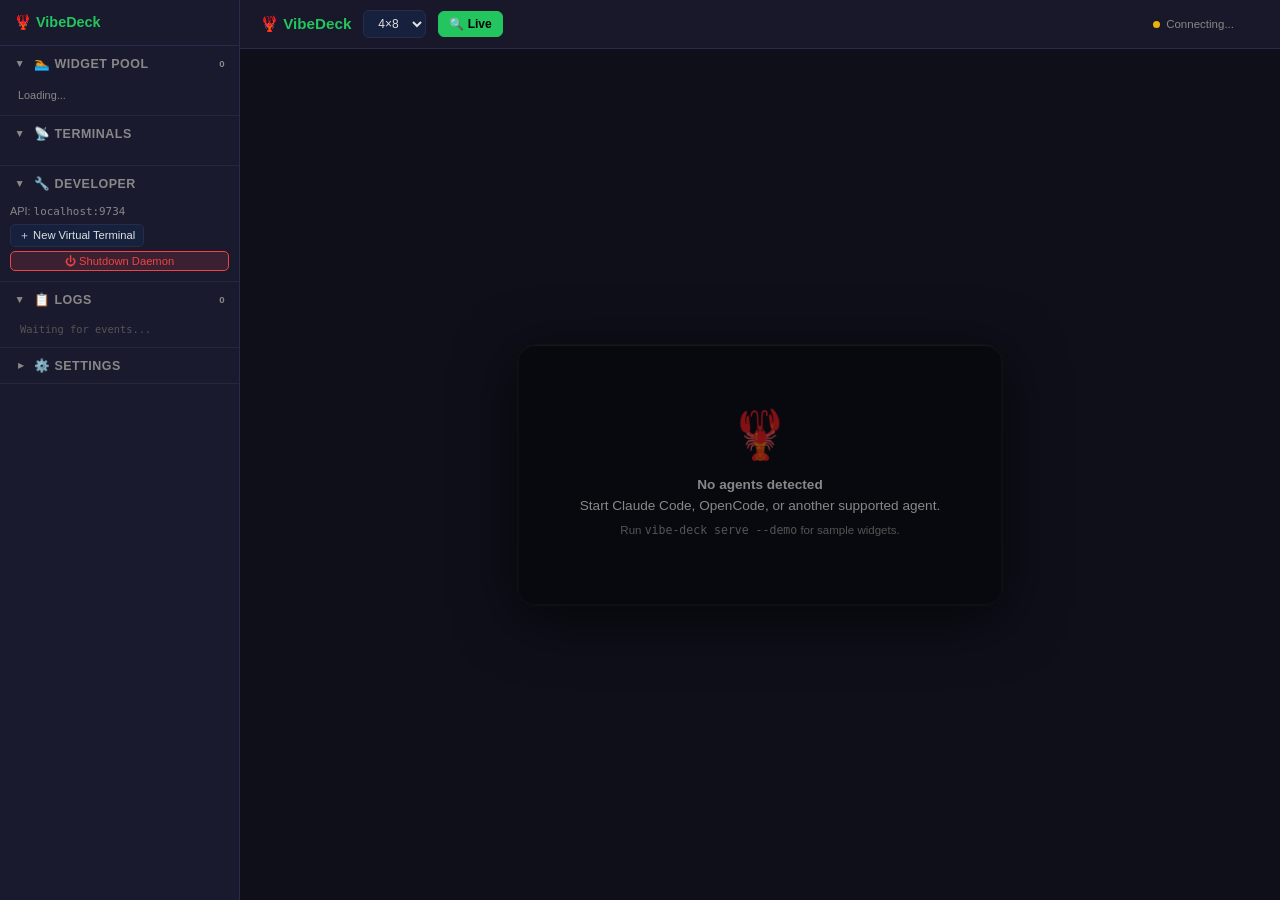
==== commit bef92bbf: "feat: Settings UI + cwd-driven project identity + interactive state detection Settings page (/#setti" ====
--- a/vibe_deck/web/static/index.html
+++ b/vibe_deck/web/static/index.html
@@ -419,6 +419,7 @@
       <button class="btn-sm" style="width:100%;margin-bottom:4px" onclick="showThemeEditor()">💅 UI Theme</button>
       <button class="btn-sm" style="width:100%;margin-bottom:4px" onclick="showSaveDialog()">💾 Save Layout</button>
       <button class="btn-sm" style="width:100%" onclick="showLoadDialog()">📂 Load Layout</button>
+      <button class="btn-sm" style="width:100%;margin-top:6px;border-color:var(--accent);color:var(--accent)" onclick="window.location.hash='settings'">⚙️ Full Settings</button>
     </div>
   </div>
 </aside>
@@ -438,6 +439,7 @@
     <div class="status-row">
       <span class="status-dot waiting" id="statusDot"></span>
       <span id="statusLabel" style="color:var(--text-dim)">Connecting...</span>
+      <span style="font-size:0.65rem;color:#444;font-family:monospace;margin-left:8px" id="headerDebug" title="hook age / thinking / fps"></span>
     </div>
     <span style="font-size:0.7rem;color:var(--text-dim)" id="headerName"></span>
   </div>
@@ -567,6 +569,9 @@
   </div>
 </div>
 </div>
+
+<!-- ═══ Settings iframe (full-viewport overlay) ═══ -->
+<iframe id="settingsFrame" src="" style="display:none;position:fixed;inset:0;width:100vw;height:100vh;border:none;z-index:500;background:var(--bg)"></iframe>
 
 <!-- Toast container -->
 <div id="toastContainer"></div>
@@ -861,6 +866,14 @@
         statusLabel.textContent = 'Live';
         statusLabel.style.color = 'var(--accent)';
         document.getElementById('headerName').textContent = data.display_name || '';
+        // Debug overlay: real-time timing diagnostics (hook age / thinking / fps)
+        if (data._debug && data._debug.hook_age_ms != null) {
+          const d = data._debug;
+          const ageS = (d.hook_age_ms / 1000).toFixed(1);
+          const thinkS = d.thinking_ms ? (d.thinking_ms / 1000).toFixed(1) + 's→T' : '–';
+          document.getElementById('headerDebug').textContent =
+            'hook:' + ageS + 's think:' + thinkS + ' fps:' + d.frame_rate;
+        }
       }
     } catch(e) {}
   };
@@ -901,6 +914,38 @@
 }
 
 // ═══════════════════════════════════════════════════
+// Hash routing
+// ═══════════════════════════════════════════════════
+function handleHash() {
+  const hash = window.location.hash.slice(1); // remove '#'
+  const app = document.getElementById('app');
+  const wizard = document.getElementById('wizard-view');
+  const settingsFrame = document.getElementById('settingsFrame');
+
+  // Hide everything first
+  if (app) app.style.display = 'none';
+  if (wizard) wizard.style.display = 'none';
+  if (settingsFrame) { settingsFrame.style.display = 'none'; settingsFrame.src = ''; }
+
+  if (hash === 'settings') {
+    if (settingsFrame) {
+      settingsFrame.style.display = '';
+      settingsFrame.src = '/static/settings.html';
+    }
+  } else if (hash === 'wizard') {
+    if (wizard) wizard.style.display = '';
+    if (app) app.style.display = '';
+  } else {
+    // Default — show app (deck view)
+    if (app) app.style.display = '';
+  }
+}
+
+// Initial hash check + listen for changes
+document.addEventListener('DOMContentLoaded', handleHash);
+window.addEventListener('hashchange', handleHash);
+
+// ═══════════════════════════════════════════════════
 // Wizard
 // ═══════════════════════════════════════════════════
 function selectGrid(el) {
@@ -910,16 +955,13 @@
 }
 
 function showWizard() {
-  document.getElementById('app').style.display = 'none';
-  document.getElementById('wizard-view').style.display = '';
+  window.location.hash = 'wizard';
   const hasToken = !!getToken();
   document.getElementById('wizardBackRow').style.display = hasToken ? '' : 'none';
 }
 
 function hideWizard() {
-  document.getElementById('wizard-view').style.display = 'none';
-  document.getElementById('app').style.display = '';
-  loadTerminalList();
+  window.location.hash = '';
 }
 
 async function doRegister() {
@@ -981,15 +1023,20 @@
       '<button class="pool-btn deactivate" onclick="event.stopPropagation();deactivateWidget(\'' + esc(w.id) + '\',\'' + esc(tid) + '\')" title="Remove from ' + esc(tid) + '">✕ ' + esc(tid === 'default' ? 'Web' : tid.slice(0,6)) + '</button>'
     ).join('');
 
+    // Project name from cwd is the human-readable identifier; fall back to label/id
+    const projectName = w.project || w.meta?.project || '';
+    const primaryLabel = projectName || w.label || w.id;
+    const subLabel = projectName ? (w.label !== projectName ? w.label : w.id) : w.id;
+
     return '<div class="pool-item" draggable="true"' +
       ' data-widget-id="' + esc(w.id) + '"' +
       ' ondragstart="onPoolDragStart(event)"' +
       ' ondragend="onPoolDragEnd(event)"' +
-      ' title="' + esc(w.id) + '">' +
+      ' title="' + esc(w.id) + ' | ' + esc(primaryLabel) + '">' +
       '<span class="pool-dot" style="background:' + esc(w.color) + ';box-shadow:0 0 5px ' + esc(w.color) + '"></span>' +
       '<span class="pool-icon">' + esc(w.icon) + '</span>' +
-      '<span class="pool-label">' + esc(w.label || w.id) + '</span>' +
-      '<span class="pool-status" style="color:' + (activated.length > 0 ? 'var(--accent)' : 'var(--text-dim)') + '">' + statusLabel + '</span>' +
+      '<span class="pool-label">' + esc(primaryLabel) + '</span>' +
+      '<span class="pool-status" style="color:' + (activated.length > 0 ? 'var(--accent)' : 'var(--text-dim)') + '">' + esc(subLabel) + '</span>' +
       '<span class="pool-actions">' + deactivateBtns +
       (activated.length === 0
         ? '<select class="pool-btn activate" onclick="event.stopPropagation()" onchange="activateOnTerminal(\'' + esc(w.id) + '\', this.value); this.value=\'\'" title="Place on terminal" style="font-size:0.55rem">' +
@@ -1101,9 +1148,16 @@
 }
 
 async function init() {
+  // If hash is already set (e.g. #settings from page load), let handleHash handle it
+  const hash = window.location.hash.slice(1);
+  if (hash === 'settings') return;  // settings.html iframe handles itself
+  if (hash === 'wizard') {
+    document.getElementById('wizard-view').style.display = '';
+    return;
+  }
+
   const token = getToken();
   if (!token) {
-    document.getElementById('app').style.display = 'none';
     document.getElementById('wizard-view').style.display = '';
     return;
   }
@@ -1113,11 +1167,9 @@
       const data = await resp.json();
       showApp(data.terminal.grid, data.terminal.name);
     } else {
-      document.getElementById('app').style.display = 'none';
       document.getElementById('wizard-view').style.display = '';
     }
   } catch(e) {
-    document.getElementById('app').style.display = 'none';
     document.getElementById('wizard-view').style.display = '';
   }
 }
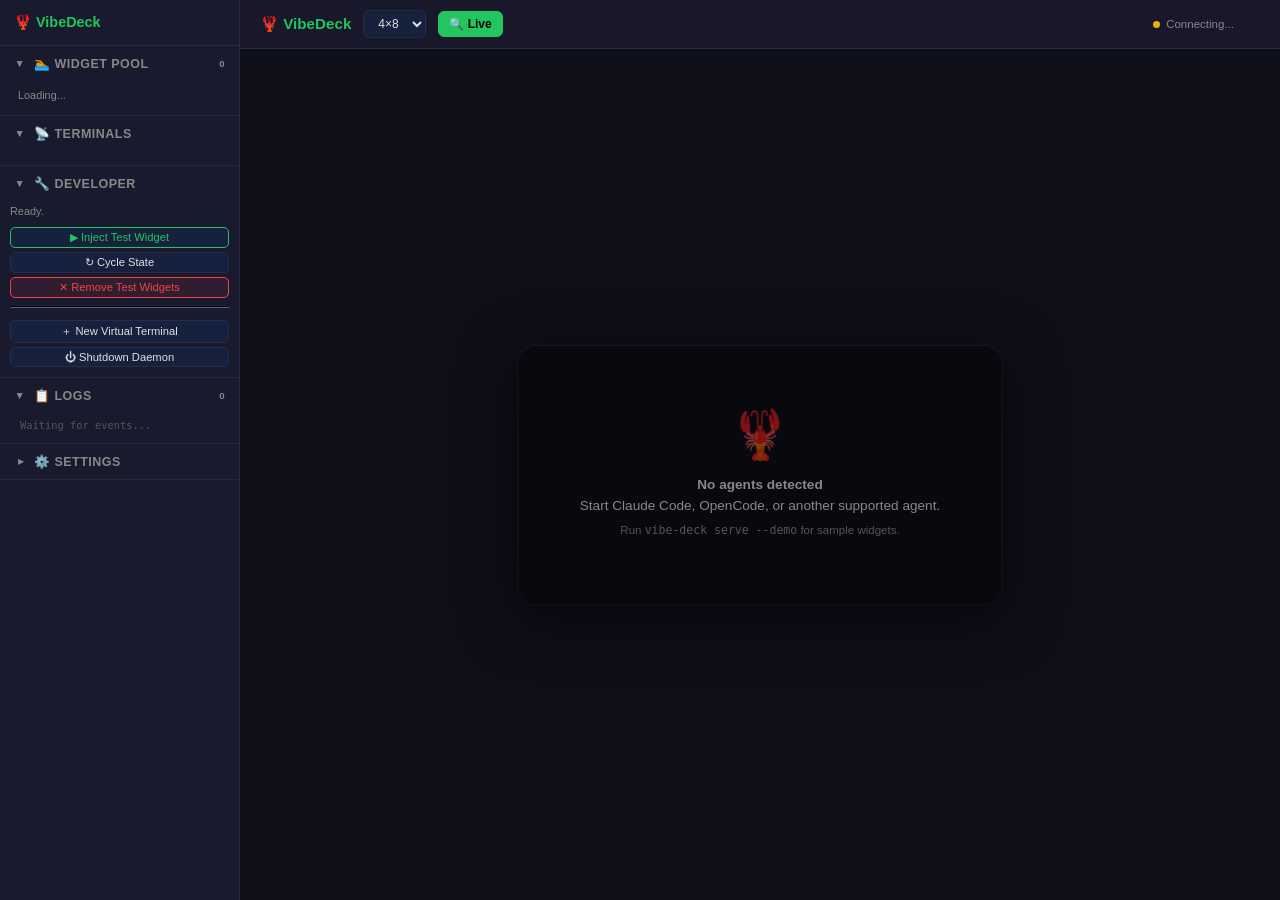
==== commit 4db9733e: "feat: Animation Engine + sprite system + in-UI Developer panel Three-phase implementation:  Phase 1 " ====
--- a/vibe_deck/web/static/index.html
+++ b/vibe_deck/web/static/index.html
@@ -198,6 +198,16 @@
   @keyframes crawl { 0%,100%{filter:brightness(1)} 30%{filter:brightness(1.4) saturate(1.3)} 60%{filter:brightness(0.9)} }
   @keyframes progress { 0%{background-position:0% 50%} 100%{background-position:200% 50%} }
 
+  /* Key animations — sprite-driven (server sends pre-rendered frames) */
+  .key.sprite {
+    background-size: cover;
+    background-position: center;
+    background-repeat: no-repeat;
+  }
+  .key.sprite .icon,
+  .key.sprite .label,
+  .key.sprite .badge { display: none; }
+
   /* Empty state */
   .empty-state {
     text-align:center; padding:48px; color:var(--text-dim);
@@ -392,9 +402,13 @@
       <span class="arrow">▼</span> 🔧 Developer
     </div>
     <div class="sec-body" id="devBody">
-      <p style="color:var(--text-dim);font-size:0.68rem">API: <code>localhost:9734</code></p>
-      <button class="btn-sm" style="margin-top:6px" onclick="showWizard()">＋ New Virtual Terminal</button>
-      <button class="btn-sm" style="margin-top:4px;background:rgba(239,68,68,0.15);border-color:var(--danger);color:var(--danger);width:100%" onclick="shutdownDaemon()">⏻ Shutdown Daemon</button>
+      <p style="color:var(--text-dim);font-size:0.68rem;margin-bottom:6px" id="devStatus">Ready.</p>
+      <button class="btn-sm" style="width:100%;margin-top:4px;border-color:var(--accent);color:var(--accent)" onclick="devInjectWidget()">▶ Inject Test Widget</button>
+      <button class="btn-sm" style="width:100%;margin-top:4px" onclick="devCycleState()">↻ Cycle State</button>
+      <button class="btn-sm" style="width:100%;margin-top:4px;background:rgba(239,68,68,0.1);border-color:var(--danger);color:var(--danger)" onclick="devRemoveTestWidgets()">✕ Remove Test Widgets</button>
+      <hr style="border-color:var(--border);margin:8px 0">
+      <button class="btn-sm" style="width:100%;margin-top:4px" onclick="showWizard()">＋ New Virtual Terminal</button>
+      <button class="btn-sm" style="width:100%;margin-top:4px" onclick="shutdownDaemon()">⏻ Shutdown Daemon</button>
     </div>
   </div>
 
@@ -688,15 +702,32 @@
   keys.forEach(k => {
     const keyEl = grid.querySelector(`.key[data-index="${k.index}"]`);
     if (!keyEl) return;
-    keyEl.style.backgroundColor = k.color || '#111';
-    keyEl.innerHTML = '';
-    if (k.widget_id) {
-      if (k.icon) { const icon = document.createElement('span'); icon.className='icon'; icon.textContent=k.icon; keyEl.appendChild(icon); }
-      if (k.label) { const label = document.createElement('span'); label.className='label'; label.textContent=k.label; keyEl.appendChild(label); }
-      if (k.badge) { const badge = document.createElement('span'); badge.className='badge'; badge.textContent=k.badge; keyEl.appendChild(badge); }
+
+    const animMode = k.animation_mode || 'none';
+
+    // Clear previous state
+    keyEl.classList.remove('pulse','blink','crawl','progress','sprite');
+    keyEl.style.backgroundImage = '';
+    keyEl.style.backgroundColor = '';
+
+    if (animMode === 'sprite') {
+      // Server sends pre-rendered sprite frames as PNG base64
+      keyEl.classList.add('sprite');
+      keyEl.style.backgroundImage = `url(data:image/png;base64,${k.image})`;
+      keyEl.innerHTML = '';
+    } else {
+      // Static or CSS-effect key
+      keyEl.style.backgroundColor = k.color || '#111';
+      keyEl.innerHTML = '';
+      if (k.widget_id) {
+        if (k.icon) { const icon = document.createElement('span'); icon.className='icon'; icon.textContent=k.icon; keyEl.appendChild(icon); }
+        if (k.label) { const label = document.createElement('span'); label.className='label'; label.textContent=k.label; keyEl.appendChild(label); }
+        if (k.badge) { const badge = document.createElement('span'); badge.className='badge'; badge.textContent=k.badge; keyEl.appendChild(badge); }
+      }
+      if (animMode === 'css' && k.animation && k.animation !== 'none') {
+        keyEl.classList.add(k.animation);
+      }
     }
-    keyEl.classList.remove('pulse','blink','crawl','progress');
-    if (k.animation && k.animation !== 'none') keyEl.classList.add(k.animation);
   });
 
   // Update inspector if the selected key changed
@@ -1185,6 +1216,73 @@
 });
 
 // ═══════════════════════════════════════════════════
+// ═══════════════════════════════════════════════════
+// Developer Tools
+// ═══════════════════════════════════════════════════
+let devCycleIdx = 0;
+const devStates = [
+  { icon: '🐙', color: '#22c55e', animation: 'crawl',  label: 'Running',  sprite: 'test_bounce' },
+  { icon: '🐙', color: '#7c3aed', animation: 'pulse',  label: 'Thinking', sprite: 'test_bounce' },
+  { icon: '🐙', color: '#eab308', animation: 'blink',  label: 'Waiting',  sprite: 'test_bounce' },
+  { icon: '🐙', color: '#166534', animation: 'none',   label: 'Idle',     sprite: 'none' },
+];
+let devWidgetId = null;
+
+async function devInjectWidget() {
+  // Clean up any old test widgets first to free key 0
+  await fetch('/api/debug/test-widgets', { method: 'DELETE' });
+  devWidgetId = null;
+
+  const state = devStates[devCycleIdx];
+  try {
+    const resp = await fetch('/api/debug/inject-widget', {
+      method: 'POST',
+      headers: { 'Content-Type': 'application/json' },
+      body: JSON.stringify({ key_index: 0, display: state }),
+    });
+    const data = await resp.json();
+    if (data.error) { throw new Error(data.error); }
+    devWidgetId = data.widget_id;
+    document.getElementById('devStatus').textContent =
+      'Widget: ' + data.widget_id + ' @ key ' + data.key_index + ' | sprite: ' + state.sprite;
+  } catch(e) {
+    document.getElementById('devStatus').textContent = 'Error: ' + e.message;
+  }
+}
+
+function devCycleState() {
+  devCycleIdx = (devCycleIdx + 1) % devStates.length;
+  const state = devStates[devCycleIdx];
+  if (devWidgetId) {
+    // Re-inject with same id to update the existing widget
+    fetch('/api/debug/inject-widget', {
+      method: 'POST',
+      headers: { 'Content-Type': 'application/json' },
+      body: JSON.stringify({ widget_id: devWidgetId, display: state }),
+    }).then(r => r.json()).then(data => {
+      document.getElementById('devStatus').textContent =
+        'State: ' + state.label + ' | sprite: ' + state.sprite;
+    }).catch(e => {
+      document.getElementById('devStatus').textContent = 'Error: ' + e.message;
+    });
+  } else {
+    document.getElementById('devStatus').textContent =
+      'Next state: ' + state.label + ' (click Inject first)';
+  }
+}
+
+async function devRemoveTestWidgets() {
+  try {
+    const resp = await fetch('/api/debug/test-widgets', { method: 'DELETE' });
+    const data = await resp.json();
+    devWidgetId = null;
+    document.getElementById('devStatus').textContent =
+      'Removed: ' + (data.removed || []).join(', ') || 'none';
+  } catch(e) {
+    document.getElementById('devStatus').textContent = 'Error: ' + e.message;
+  }
+}
+
 // Shutdown
 // ═══════════════════════════════════════════════════
 async function shutdownDaemon() {
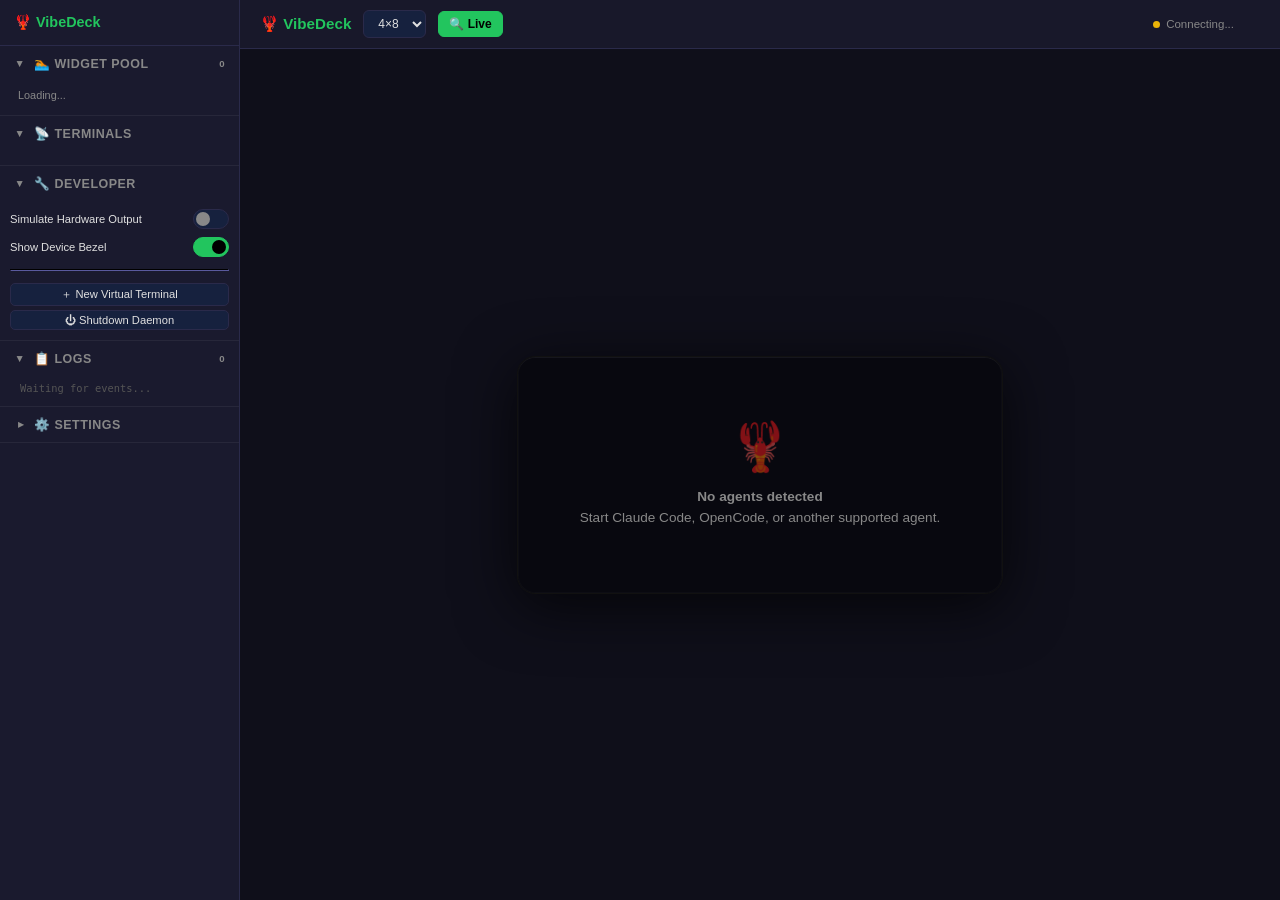
==== commit 66e4dab8: "@ refactor: remove --demo mode, replace test widgets with hardware sim toggles Project is past the d" ====
--- a/vibe_deck/web/static/index.html
+++ b/vibe_deck/web/static/index.html
@@ -361,6 +361,31 @@
 
   /* Selection */
   ::selection { background: var(--accent); color: #000; }
+
+  /* ── Developer Toggle Switches ── */
+  .dev-toggle-row { padding: 4px 0; }
+  .dev-toggle { display: flex; align-items: center; justify-content: space-between; cursor: pointer; }
+  .toggle-label { font-size: 0.7rem; color: var(--text); }
+  .toggle-switch { position: relative; width: 36px; height: 20px; flex-shrink: 0; }
+  .toggle-switch input { opacity: 0; width: 0; height: 0; }
+  .toggle-slider { position: absolute; cursor: pointer; top: 0; left: 0; right: 0; bottom: 0;
+    background: var(--surface); border: 1px solid var(--border); border-radius: 20px; transition: 0.2s; }
+  .toggle-slider:before { content: ""; position: absolute; height: 14px; width: 14px;
+    left: 2px; bottom: 2px; background: var(--text-dim); border-radius: 50%; transition: 0.2s; }
+  .toggle-switch input:checked + .toggle-slider { background: var(--accent); border-color: var(--accent); }
+  .toggle-switch input:checked + .toggle-slider:before { transform: translateX(16px); background: #000; }
+
+  /* ── Hardware Simulation Mode ── */
+  .deck-grid.hw-sim-keys .key {
+    width: var(--hw-key-size, 96px);
+    height: var(--hw-key-size, 96px);
+    border-radius: 12px;
+  }
+  .deck-grid.hw-sim-keys .key .icon { font-size: calc(var(--hw-key-size, 96px) * 0.45); }
+  .deck-grid.hw-sim-keys .key .label { font-size: calc(var(--hw-key-size, 96px) * 0.12); }
+  #center.hw-sim .deck-wrapper { background: #1a1a1a; border: 3px solid #333; border-radius: 16px;
+    padding: 16px; box-shadow: 0 8px 32px rgba(0,0,0,0.5); }
+  .deck-wrapper.no-bezel { background: transparent; border: none; box-shadow: none; padding: 0; border-radius: 0; }
 </style>
 </head>
 <body>
@@ -402,10 +427,24 @@
       <span class="arrow">▼</span> 🔧 Developer
     </div>
     <div class="sec-body" id="devBody">
-      <p style="color:var(--text-dim);font-size:0.68rem;margin-bottom:6px" id="devStatus">Ready.</p>
-      <button class="btn-sm" style="width:100%;margin-top:4px;border-color:var(--accent);color:var(--accent)" onclick="devInjectWidget()">▶ Inject Test Widget</button>
-      <button class="btn-sm" style="width:100%;margin-top:4px" onclick="devCycleState()">↻ Cycle State</button>
-      <button class="btn-sm" style="width:100%;margin-top:4px;background:rgba(239,68,68,0.1);border-color:var(--danger);color:var(--danger)" onclick="devRemoveTestWidgets()">✕ Remove Test Widgets</button>
+      <div class="dev-toggle-row">
+        <label class="dev-toggle">
+          <span class="toggle-label">Simulate Hardware Output</span>
+          <div class="toggle-switch">
+            <input type="checkbox" id="hwSimToggle" onchange="toggleHardwareSim()">
+            <span class="toggle-slider"></span>
+          </div>
+        </label>
+      </div>
+      <div class="dev-toggle-row">
+        <label class="dev-toggle">
+          <span class="toggle-label">Show Device Bezel</span>
+          <div class="toggle-switch">
+            <input type="checkbox" id="showBezelToggle" onchange="toggleBezel()" checked>
+            <span class="toggle-slider"></span>
+          </div>
+        </label>
+      </div>
       <hr style="border-color:var(--border);margin:8px 0">
       <button class="btn-sm" style="width:100%;margin-top:4px" onclick="showWizard()">＋ New Virtual Terminal</button>
       <button class="btn-sm" style="width:100%;margin-top:4px" onclick="shutdownDaemon()">⏻ Shutdown Daemon</button>
@@ -466,7 +505,6 @@
           <div class="empty-icon wiggle">🦞</div>
           <p><strong>No agents detected</strong></p>
           <p>Start Claude Code, OpenCode, or another supported agent.</p>
-          <p class="tip">Run <code>vibe-deck serve --demo</code> for sample widgets.</p>
         </div>
       </div>
     </div>
@@ -1216,71 +1254,39 @@
 });
 
 // ═══════════════════════════════════════════════════
-// ═══════════════════════════════════════════════════
-// Developer Tools
-// ═══════════════════════════════════════════════════
-let devCycleIdx = 0;
-const devStates = [
-  { icon: '🐙', color: '#22c55e', animation: 'crawl',  label: 'Running',  sprite: 'test_bounce' },
-  { icon: '🐙', color: '#7c3aed', animation: 'pulse',  label: 'Thinking', sprite: 'test_bounce' },
-  { icon: '🐙', color: '#eab308', animation: 'blink',  label: 'Waiting',  sprite: 'test_bounce' },
-  { icon: '🐙', color: '#166534', animation: 'none',   label: 'Idle',     sprite: 'none' },
-];
-let devWidgetId = null;
-
-async function devInjectWidget() {
-  // Clean up any old test widgets first to free key 0
-  await fetch('/api/debug/test-widgets', { method: 'DELETE' });
-  devWidgetId = null;
-
-  const state = devStates[devCycleIdx];
-  try {
-    const resp = await fetch('/api/debug/inject-widget', {
-      method: 'POST',
-      headers: { 'Content-Type': 'application/json' },
-      body: JSON.stringify({ key_index: 0, display: state }),
-    });
-    const data = await resp.json();
-    if (data.error) { throw new Error(data.error); }
-    devWidgetId = data.widget_id;
-    document.getElementById('devStatus').textContent =
-      'Widget: ' + data.widget_id + ' @ key ' + data.key_index + ' | sprite: ' + state.sprite;
-  } catch(e) {
-    document.getElementById('devStatus').textContent = 'Error: ' + e.message;
-  }
-}
-
-function devCycleState() {
-  devCycleIdx = (devCycleIdx + 1) % devStates.length;
-  const state = devStates[devCycleIdx];
-  if (devWidgetId) {
-    // Re-inject with same id to update the existing widget
-    fetch('/api/debug/inject-widget', {
-      method: 'POST',
-      headers: { 'Content-Type': 'application/json' },
-      body: JSON.stringify({ widget_id: devWidgetId, display: state }),
-    }).then(r => r.json()).then(data => {
-      document.getElementById('devStatus').textContent =
-        'State: ' + state.label + ' | sprite: ' + state.sprite;
-    }).catch(e => {
-      document.getElementById('devStatus').textContent = 'Error: ' + e.message;
-    });
+// Developer Tools — Hardware Simulation
+// ═══════════════════════════════════════════════════
+let hardwareSimMode = false;
+let showBezel = true;
+
+function toggleHardwareSim() {
+  hardwareSimMode = document.getElementById('hwSimToggle').checked;
+  const deck = document.getElementById('deck');
+  const center = document.getElementById('center');
+
+  if (hardwareSimMode) {
+    center.classList.add('hw-sim');
+    deck.classList.add('hw-sim-keys');
+    applyHardwareKeySize();
   } else {
-    document.getElementById('devStatus').textContent =
-      'Next state: ' + state.label + ' (click Inject first)';
-  }
-}
-
-async function devRemoveTestWidgets() {
-  try {
-    const resp = await fetch('/api/debug/test-widgets', { method: 'DELETE' });
-    const data = await resp.json();
-    devWidgetId = null;
-    document.getElementById('devStatus').textContent =
-      'Removed: ' + (data.removed || []).join(', ') || 'none';
-  } catch(e) {
-    document.getElementById('devStatus').textContent = 'Error: ' + e.message;
-  }
+    center.classList.remove('hw-sim');
+    deck.classList.remove('hw-sim-keys');
+    deck.style.removeProperty('--hw-key-size');
+  }
+}
+
+function applyHardwareKeySize() {
+  // Map grid dimensions to hardware-accurate key sizes (matches sim.py presets)
+  const gridType = selectedGrid || '4x8';
+  const sizes = { '4x8': 96, '3x5': 72, '3x2': 80, '2x4': 80, '3x4': 100, '1x3': 96 };
+  const px = sizes[gridType] || 72;
+  document.getElementById('deck').style.setProperty('--hw-key-size', px + 'px');
+}
+
+function toggleBezel() {
+  showBezel = document.getElementById('showBezelToggle').checked;
+  const wrapper = document.querySelector('.deck-wrapper');
+  if (wrapper) wrapper.classList.toggle('no-bezel', !showBezel);
 }
 
 // Shutdown
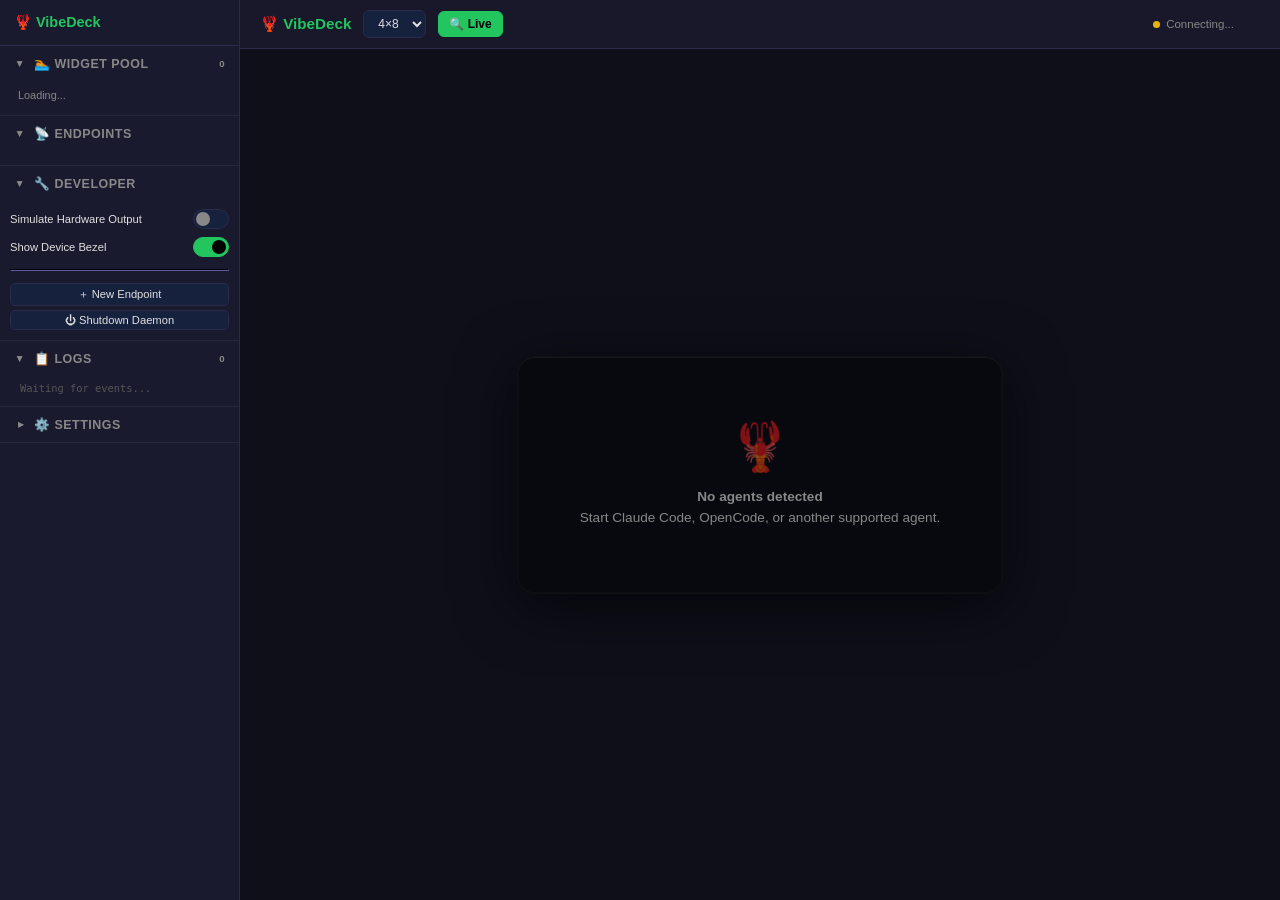
==== commit 8d285f12: "@ feat: Endpoint/Renderer/Binding architecture + auto-detect Stream Deck ADR 0003 splits the old "Te" ====
--- a/vibe_deck/web/static/index.html
+++ b/vibe_deck/web/static/index.html
@@ -413,10 +413,10 @@
     </div>
   </div>
 
-  <!-- Terminals -->
+  <!-- Endpoints -->
   <div class="sec" id="secTerminals">
     <div class="sec-hdr" onclick="toggleSec('secTerminals')">
-      <span class="arrow">▼</span> 📡 Terminals
+      <span class="arrow">▼</span> 📡 Endpoints
     </div>
     <div class="sec-body" id="terminalList"></div>
   </div>
@@ -446,7 +446,7 @@
         </label>
       </div>
       <hr style="border-color:var(--border);margin:8px 0">
-      <button class="btn-sm" style="width:100%;margin-top:4px" onclick="showWizard()">＋ New Virtual Terminal</button>
+      <button class="btn-sm" style="width:100%;margin-top:4px" onclick="showWizard()">＋ New Endpoint</button>
       <button class="btn-sm" style="width:100%;margin-top:4px" onclick="shutdownDaemon()">⏻ Shutdown Daemon</button>
     </div>
   </div>
@@ -563,6 +563,17 @@
       <div class="insp-label">Meta</div>
       <pre id="inspMeta" style="font-size:0.6rem;color:var(--text-dim);max-height:120px;overflow-y:auto;background:var(--bg);padding:6px;border-radius:4px">—</pre>
     </div>
+    <div class="insp-row" style="margin-top:12px;padding-top:10px;border-top:1px solid var(--border)">
+      <button class="btn-sm" style="width:100%;color:var(--info);border-color:var(--info);margin-bottom:6px"
+              onclick="focusAgentWindow()" title="Toggle agent window — focus / restore previous">
+        🎯 Toggle Agent Window
+      </button>
+      <button class="btn-sm" style="width:100%;color:var(--warn);border-color:var(--warn)"
+              onclick="removeFromGrid()" title="Remove from this terminal, keep in pool">
+        ↩ Remove from Grid
+      </button>
+      <div style="font-size:0.6rem;color:var(--text-dim);margin-top:4px">Widget stays in pool for later use</div>
+    </div>
   </div>
 </aside>
 
@@ -612,7 +623,7 @@
       <div class="grid-option" data-grid="3x5" onclick="selectGrid(this)"><div class="go-size">3×5</div><div class="go-label">Standard</div><div class="go-keys">15 keys</div></div>
       <div class="grid-option selected" data-grid="4x8" onclick="selectGrid(this)"><div class="go-size">4×8</div><div class="go-label">Dense</div><div class="go-keys">32 keys</div></div>
     </div>
-    <input class="wizard-input" id="wizardName" type="text" placeholder="Device name (optional)" maxlength="20">
+    <input class="wizard-input" id="wizardName" type="text" placeholder="DefaultEndpoint" maxlength="20">
     <button class="wizard-btn" id="wizardBtn" onclick="doRegister()">Connect</button>
     <div class="wizard-error" id="wizardError"></div>
     <div id="wizardBackRow" style="display:none;margin-top:12px">
@@ -641,6 +652,63 @@
     el.classList.add('out');
     el.addEventListener('animationend', () => el.remove());
   }, 2200);
+}
+
+// ═══════════════════════════════════════════════════
+// Resilient fetch wrapper — catches network errors,
+// retries once for transient failures, shows toasts.
+// ═══════════════════════════════════════════════════
+let _apiOfflineToastShown = false;
+const _API_RETRYABLE = [
+  'ConnectionError', 'NetworkError', 'TypeError',
+  'AbortError', 'TimeoutError',
+  'socket connection was closed',
+  'Failed to fetch',
+  'Network request failed',
+  'network error',
+];
+
+function _isRetryable(err) {
+  const msg = String(err.message || err).toLowerCase();
+  return _API_RETRYABLE.some(p => msg.includes(p.toLowerCase()));
+}
+
+async function api(url, opts = {}) {
+  const { method = 'GET', body, headers, silent = false, retries = 1 } = opts;
+  const fetchOpts = { method, headers: headers || {} };
+  if (body) {
+    fetchOpts.headers['Content-Type'] = 'application/json';
+    fetchOpts.body = JSON.stringify(body);
+  }
+
+  let lastErr;
+  for (let attempt = 0; attempt <= retries; attempt++) {
+    try {
+      const resp = await fetch(url, fetchOpts);
+      if (!resp.ok && !silent) {
+        // Server errors — don't retry, just report
+        if (resp.status >= 500) {
+          toast('Server error (' + resp.status + ') — daemon may be overloaded', 'error');
+        }
+      }
+      _apiOfflineToastShown = false;  // reset on success
+      return resp;
+    } catch (err) {
+      lastErr = err;
+      if (attempt < retries && _isRetryable(err)) {
+        // Brief backoff before retry
+        await new Promise(r => setTimeout(r, 800 * (attempt + 1)));
+        continue;
+      }
+    }
+  }
+
+  // All retries exhausted — show toast once per offline period
+  if (!silent && !_apiOfflineToastShown) {
+    _apiOfflineToastShown = true;
+    toast('⚠️ Network error — daemon may be offline. Retrying...', 'error');
+  }
+  throw lastErr;
 }
 
 // ═══════════════════════════════════════════════════
@@ -855,7 +923,7 @@
 async function loadTerminalList() {
   const el = document.getElementById('terminalList');
   try {
-    const resp = await fetch('/api/terminals');
+    const resp = await api('/api/terminals', {silent:true});
     if (!resp.ok) { el.innerHTML = '<p style="color:var(--text-dim);font-size:0.68rem">Daemon offline</p>'; return; }
     const data = await resp.json();
     const terminals = data.terminals || [];
@@ -868,9 +936,11 @@
     el.innerHTML = terminals.map(t => {
       const active = (t.token && t.token === currentToken) ? ' active' : '';
       const dotCls = t.widget_count > 0 ? 'active-dot' : 'idle-dot';
-      const label = t.id === 'default' ? (getToken() ? 'Web Viewer' : t.name) : t.name;
-      return '<div class="term-item' + active + '" onclick="switchToTerminal(\'' + esc(t.token||'') + '\',\'' + esc(t.grid) + '\',\'' + esc(t.name) + '\',\'' + esc(t.id) + '\')" title="' + esc(label) + '">' +
+      const label = t.name;
+      const typeIcon = t.type === 'physical' ? '🔌' : '🌐';
+      return '<div class="term-item' + active + '" onclick="switchToTerminal(\'' + esc(t.token||'') + '\',\'' + esc(t.grid) + '\',\'' + esc(t.name) + '\',\'' + esc(t.id) + '\')" title="' + esc(t.name) + ' (' + esc(t.type) + ')">' +
         '<span class="term-dot ' + dotCls + '"></span>' +
+        '<span class="term-type-icon" title="' + esc(t.type) + '">' + typeIcon + '</span>' +
         '<span class="term-name">' + esc(label) + '</span>' +
         '<span class="term-grid">' + esc(t.grid) + '</span>' +
       '</div>';
@@ -909,12 +979,15 @@
   const statusDot = document.getElementById('statusDot');
   const statusLabel = document.getElementById('statusLabel');
   const token = getToken();
+  console.log('[SSE] connecting with token ' + (token ? token.slice(0,8)+'...' : '(none)'));
   const es = new EventSource('/api/events?token=' + token);
   window._sse = es;  // store for clean disconnect on terminal switch
   let connected = false;
+  let errorCount = 0;
 
   es.onopen = () => {
-    connected = true; sseRetryDelay = 1000;
+    connected = true; errorCount = 0; sseRetryDelay = 1000;
+    console.log('[SSE] connected');
     statusDot.className = 'status-dot online';
     statusLabel.textContent = 'Live';
     statusLabel.style.color = 'var(--accent)';
@@ -927,15 +1000,13 @@
       const data = JSON.parse(event.data);
       if (data.type === 'frame') {
         window._lastKeys = data.keys;
-        // Cache meta from the frame if available
         if (data._meta) window._widgetMeta = data._meta;
         updateKeys(data.keys);
-        if (data._pool) renderPool(data._pool);  // real-time pool from SSE
+        if (data._pool) renderPool(data._pool);
         statusDot.className = 'status-dot online';
         statusLabel.textContent = 'Live';
         statusLabel.style.color = 'var(--accent)';
         document.getElementById('headerName').textContent = data.display_name || '';
-        // Debug overlay: real-time timing diagnostics (hook age / thinking / fps)
         if (data._debug && data._debug.hook_age_ms != null) {
           const d = data._debug;
           const ageS = (d.hook_age_ms / 1000).toFixed(1);
@@ -948,14 +1019,22 @@
   };
 
   es.onerror = () => {
+    errorCount++;
+    console.warn('[SSE] error #' + errorCount + ' (connected=' + connected + ', readyState=' + es.readyState + ')');
     if (connected) {
       statusDot.className = 'status-dot offline';
       statusLabel.textContent = 'Disconnected'; statusLabel.style.color = 'var(--danger)';
       connected = false;
+    } else if (errorCount >= 3) {
+      // After 3 consecutive failures, show error status
+      statusDot.className = 'status-dot offline';
+      statusLabel.textContent = 'Connection failed'; statusLabel.style.color = 'var(--danger)';
     }
     es.close();
     window._sse = null;
-    setTimeout(connectSSE, Math.min(sseRetryDelay, 30000));
+    const delay = Math.min(sseRetryDelay, 30000);
+    console.log('[SSE] will retry in ' + delay + 'ms');
+    setTimeout(connectSSE, delay);
     sseRetryDelay *= 2;
   };
 }
@@ -965,7 +1044,7 @@
 // ═══════════════════════════════════════════════════
 function pressKey(i) {
   const token = getToken();
-  fetch('/api/key/' + i + '?token=' + token, { method: 'POST' }).catch(() => {});
+  api('/api/key/' + i + '?token=' + token, { method: 'POST', silent: true }).catch(() => {});
 }
 
 // ═══════════════════════════════════════════════════
@@ -1036,18 +1115,21 @@
 async function doRegister() {
   const btn = document.getElementById('wizardBtn');
   const err = document.getElementById('wizardError');
-  const name = document.getElementById('wizardName').value.trim() || 'My Terminal';
+  const name = document.getElementById('wizardName').value.trim() || 'DefaultEndpoint';
   const existingToken = getToken();
   const isAddingFromApp = !!existingToken;
   btn.disabled = true; btn.textContent = 'Connecting...'; err.textContent = '';
 
   try {
-    const resp = await fetch('/api/terminal/register', {
-      method: 'POST', headers: { 'Content-Type':'application/json' },
-      body: JSON.stringify({ name, grid: selectedGrid, type:'virtual' }),
+    const resp = await api('/api/terminal/register', {
+      method: 'POST',
+      body: { name, grid: selectedGrid, type:'virtual' },
     });
     const data = await resp.json();
     if (resp.ok && data.terminal) {
+      // Close wizard NOW — direct DOM, not via hash routing
+      document.getElementById('wizard-view').style.display = 'none';
+      document.getElementById('app').style.display = '';
       if (isAddingFromApp) { hideWizard(); }
       else { saveToken(data.terminal.token); showApp(data.terminal.grid, data.terminal.name); }
     } else { err.textContent = data.error || 'Registration failed'; }
@@ -1113,6 +1195,7 @@
           (window._terminalList || []).map(t => '<option value="' + esc(t.id) + '">' + esc(t.name || t.id) + '</option>').join('') +
           '</select>'
         : '') +
+      '<button class="pool-btn" onclick="event.stopPropagation();deleteWidget(\'' + esc(w.id) + '\')" title="Delete from pool" style="color:var(--danger);border-color:transparent;margin-left:2px">🗑</button>' +
       '</span>' +
     '</div>';
   }).join('');
@@ -1121,7 +1204,7 @@
 // Load pool once at startup (before SSE connects), then SSE keeps it live
 async function loadPoolOnce() {
   try {
-    const resp = await fetch('/api/pool');
+    const resp = await api('/api/pool', {silent:true});
     if (resp.ok) {
       const data = await resp.json();
       renderPool(data.pool || []);
@@ -1132,9 +1215,9 @@
 async function activateOnTerminal(widgetId, terminalId) {
   if (!widgetId || !terminalId) return;
   try {
-    const resp = await fetch('/api/pool/activate', {
-      method: 'POST', headers: { 'Content-Type': 'application/json' },
-      body: JSON.stringify({ widget_id: widgetId, terminal_id: terminalId }),
+    const resp = await api('/api/pool/activate', {
+      method: 'POST',
+      body: { widget_id: widgetId, terminal_id: terminalId },
     });
     const data = await resp.json();
     if (resp.ok) {
@@ -1143,15 +1226,15 @@
       toast(data.error || 'Activation failed', 'error');
     }
   } catch(e) {
-    toast('Activation failed', 'error');
+    toast('Activation failed — network error', 'error');
   }
 }
 
 async function deactivateWidget(widgetId, terminalId) {
   try {
-    const resp = await fetch('/api/pool/deactivate', {
-      method: 'POST', headers: { 'Content-Type': 'application/json' },
-      body: JSON.stringify({ widget_id: widgetId, terminal_id: terminalId }),
+    const resp = await api('/api/pool/deactivate', {
+      method: 'POST',
+      body: { widget_id: widgetId, terminal_id: terminalId },
     });
     if (resp.ok) {
       toast('Widget removed from ' + (terminalId === 'default' ? 'Web' : terminalId));
@@ -1159,9 +1242,74 @@
   } catch(e) { toast('Deactivation failed', 'error'); }
 }
 
+async function deleteWidget(widgetId) {
+  if (!confirm('Delete "' + widgetId + '" from pool?\n\nIt will re-register if the agent is still alive.')) return;
+  try {
+    const resp = await api('/api/pool/' + encodeURIComponent(widgetId), { method: 'DELETE' });
+    if (resp.ok) {
+      toast('Widget deleted from pool');
+      loadPoolOnce();
+    } else {
+      const text = await resp.text().catch(() => '');
+      console.error('[deleteWidget] HTTP ' + resp.status + ': ' + text);
+      toast('Delete failed (HTTP ' + resp.status + ')', 'error');
+    }
+  } catch(e) {
+    console.error('[deleteWidget]', e);
+    toast('Delete failed — network error', 'error');
+  }
+}
+
+async function focusAgentWindow() {
+  if (!selectedWidgetId) { console.warn('[focusAgentWindow] no widget selected'); return; }
+  const url = '/api/widget/' + encodeURIComponent(selectedWidgetId) + '/focus';
+  console.log('[focusAgentWindow] POST', url);
+  try {
+    const resp = await api(url, { method: 'POST' });
+    if (resp.ok) {
+      const data = await resp.json();
+      if (data.action === 'focused') {
+        toast('🎯 ' + (data.title || 'Agent focused') + ' — press again to restore');
+      } else if (data.action === 'restored') {
+        toast('↩ Restored: ' + (data.title || 'previous window'));
+      } else if (data.action === 'minimised') {
+        toast('⬇ Agent minimised');
+      } else if (data.action === 'flashing') {
+        toast('💡 ' + (data.message || 'Taskbar flashing — click the window'), 'error');
+      }
+    } else {
+      const text = await resp.text().catch(() => '');
+      console.error('[focusAgentWindow] HTTP ' + resp.status + ': ' + text);
+      toast('Toggle failed (HTTP ' + resp.status + ')', 'error');
+    }
+  } catch(e) {
+    console.error('[focusAgentWindow]', e);
+    toast('Toggle failed — network error', 'error');
+  }
+}
+
+async function removeFromGrid() {
+  if (!selectedWidgetId || selectedKeyIndex == null) return;
+  const widgetId = selectedWidgetId;
+  const terminalId = currentTerminalId || 'default';
+  try {
+    const resp = await api('/api/pool/deactivate', {
+      method: 'POST',
+      body: { widget_id: widgetId, terminal_id: terminalId },
+    });
+    if (resp.ok) {
+      toast('Removed from grid — still in pool');
+      deselectWidget();  // close inspector
+    } else {
+      const data = await resp.json().catch(() => ({}));
+      toast(data.error || 'Remove failed', 'error');
+    }
+  } catch(e) { toast('Remove failed — network error', 'error'); }
+}
+
 async function getTerminals() {
   try {
-    const resp = await fetch('/api/terminals');
+    const resp = await api('/api/terminals', {silent:true});
     const data = await resp.json();
     return data.terminals || [];
   } catch(e) { return null; }
@@ -1200,14 +1348,14 @@
       if (!widgetId || keyIndex == null) return;
 
       try {
-        const resp = await fetch('/api/pool/activate', {
-          method: 'POST', headers: { 'Content-Type': 'application/json' },
-          body: JSON.stringify({ widget_id: widgetId, terminal_id: currentTerminalId, key_index: keyIndex }),
+        const resp = await api('/api/pool/activate', {
+          method: 'POST',
+          body: { widget_id: widgetId, terminal_id: currentTerminalId, key_index: keyIndex },
         });
         const data = await resp.json();
         if (resp.ok) {
           toast('Widget placed at key ' + keyIndex);
-          loadPool();
+          loadPoolOnce();
         } else {
           toast(data.error || 'Placement failed', 'error');
         }
@@ -1231,11 +1379,14 @@
     return;
   }
   try {
-    const resp = await fetch('/api/terminal/status?token=' + token);
+    const resp = await api('/api/terminal/status?token=' + token, {silent:true});
     if (resp.ok) {
       const data = await resp.json();
       showApp(data.terminal.grid, data.terminal.name);
     } else {
+      // Token no longer valid (endpoint deleted) — clear and re-register
+      console.warn('[init] token invalid (' + resp.status + '), clearing saved token');
+      localStorage.removeItem('vibedeck_token');
       document.getElementById('wizard-view').style.display = '';
     }
   } catch(e) {
@@ -1294,13 +1445,13 @@
 async function shutdownDaemon() {
   if (!confirm('Shut down the VibeDeck daemon?')) return;
   try {
-    await fetch('/api/shutdown', { method: 'POST' });
+    await api('/api/shutdown', { method: 'POST' });
     toast('Shutting down...');
     setTimeout(() => {
       document.body.innerHTML = '<div style="display:flex;align-items:center;justify-content:center;height:100vh;background:var(--bg);color:var(--text-dim);font-size:1.2rem">🦞 VibeDeck stopped.<br><br><small>Close this tab.</small></div>';
     }, 500);
   } catch(e) {
-    toast('Shutdown failed', 'error');
+    toast('Shutdown failed — network error', 'error');
   }
 }
 
@@ -1334,7 +1485,7 @@
   const body = document.getElementById('visualBody');
   body.innerHTML = '<p class="dim">Loading...</p>';
   try {
-    const resp = await fetch('/api/appearance');
+    const resp = await api('/api/appearance');
     const data = await resp.json();
     if (!data.events) throw new Error('no events');
     body.innerHTML = Object.keys(data.events).sort().map(name => {
@@ -1360,10 +1511,10 @@
     events[ev][el.dataset.f] = el.value;
   });
   try {
-    await fetch('/api/appearance', { method:'POST', headers:{'Content-Type':'application/json'}, body:JSON.stringify({events}) });
+    await api('/api/appearance', { method:'POST', body:{events} });
     closeModal('visualModal');
     toast('Appearance saved');
-  } catch(e) { toast('Save failed', 'error'); }
+  } catch(e) { toast('Save failed — network error', 'error'); }
 }
 
 // ═══════════════════════════════════════════════════
@@ -1394,11 +1545,11 @@
   document.querySelectorAll('#themeBody input[type=text]').forEach(txt => { css += '  '+txt.dataset.txt+': '+txt.value+';\n'; });
   css += '}';
   try {
-    await fetch('/api/theme', { method:'POST', headers:{'Content-Type':'application/json'}, body:JSON.stringify({css}) });
+    await api('/api/theme', { method:'POST', body:{css} });
     document.querySelectorAll('#themeBody input[type=text]').forEach(txt => { document.documentElement.style.setProperty(txt.dataset.txt, txt.value); });
     closeModal('themeModal');
     toast('Theme saved');
-  } catch(e) { toast('Save failed', 'error'); }
+  } catch(e) { toast('Save failed — network error', 'error'); }
 }
 
 // ═══════════════════════════════════════════════════
@@ -1408,10 +1559,10 @@
 async function saveLayout() {
   const name = document.getElementById('saveName').value.trim(); if (!name) return;
   try {
-    await fetch('/api/layouts/save', { method:'POST', headers:{'Content-Type':'application/json'}, body:JSON.stringify({name, terminal_id:'default'}) });
+    await api('/api/layouts/save', { method:'POST', body:{name, terminal_id:'default'} });
     closeModal('saveModal');
     toast('Layout “' + name + '” saved');
-  } catch(e) { toast('Save failed', 'error'); }
+  } catch(e) { toast('Save failed — network error', 'error'); }
 }
 
 async function showLoadDialog() {
@@ -1419,7 +1570,7 @@
   const list = document.getElementById('loadList');
   list.innerHTML = '<p class="dim">Loading...</p>';
   try {
-    const resp = await fetch('/api/layouts');
+    const resp = await api('/api/layouts');
     const data = await resp.json();
     const layouts = data.layouts || [];
     list.innerHTML = layouts.length === 0 ? '<p class="dim">No saved layouts</p>' :
@@ -1432,10 +1583,10 @@
 
 async function loadLayoutByName(name) {
   try {
-    await fetch('/api/layouts/load', { method:'POST', headers:{'Content-Type':'application/json'}, body:JSON.stringify({name, terminal_id:'default'}) });
+    await api('/api/layouts/load', { method:'POST', body:{name, terminal_id:'default'} });
     closeModal('loadModal');
     toast('Layout “' + name + '” loaded');
-  } catch(e) { toast('Load failed', 'error'); }
+  } catch(e) { toast('Load failed — network error', 'error'); }
 }
 </script>
 </body>
